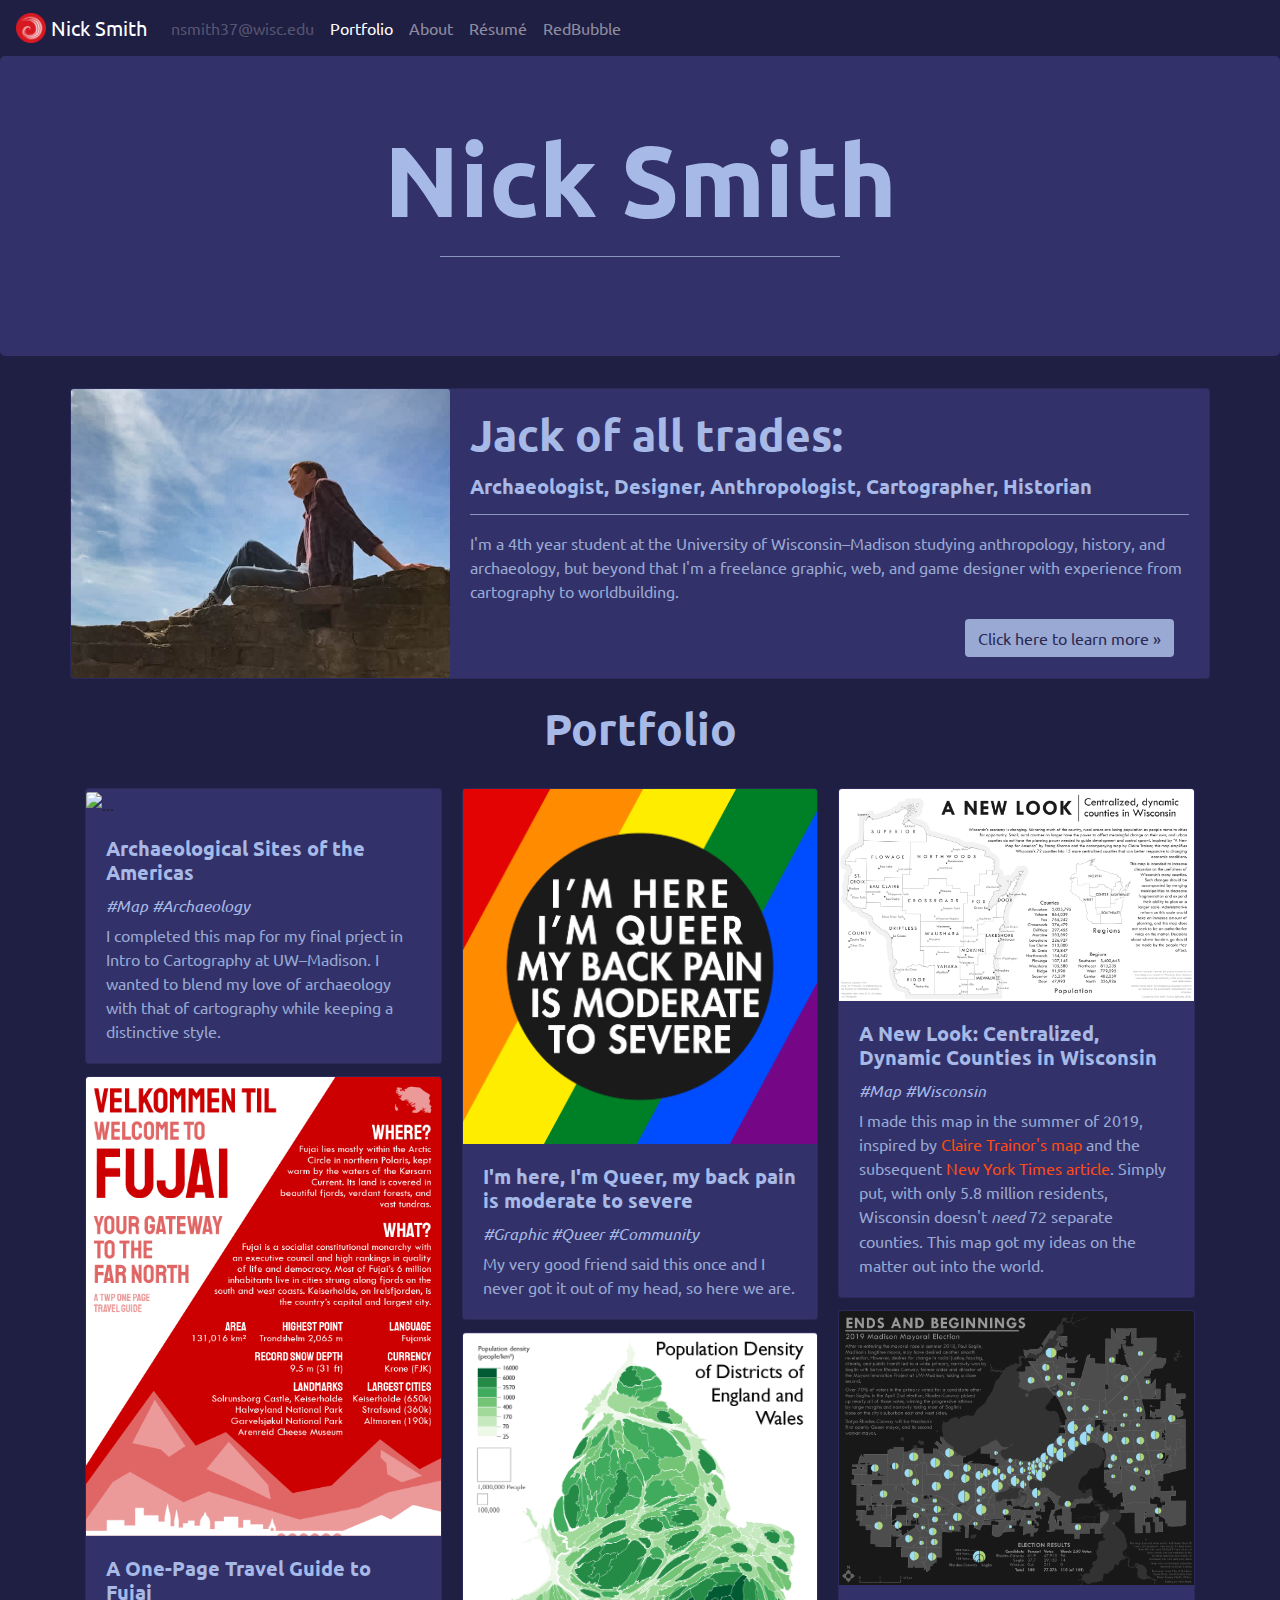
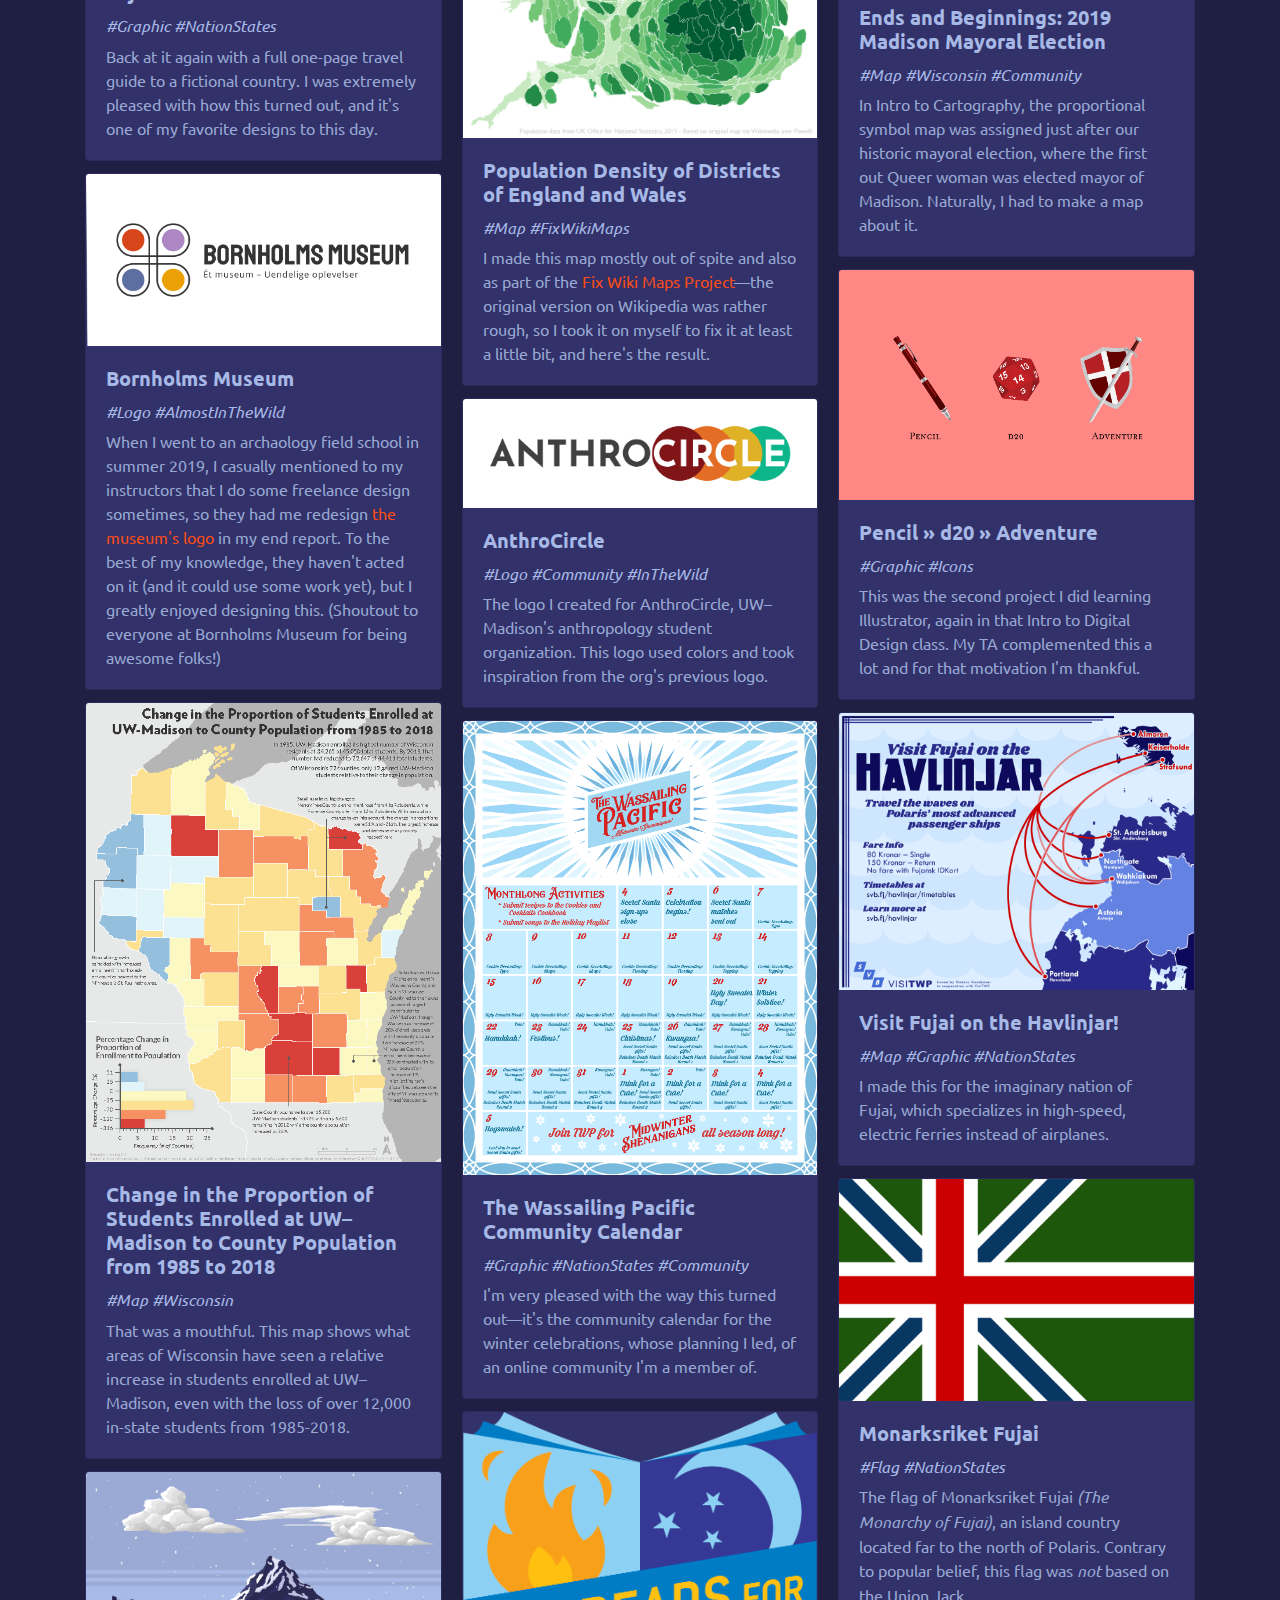
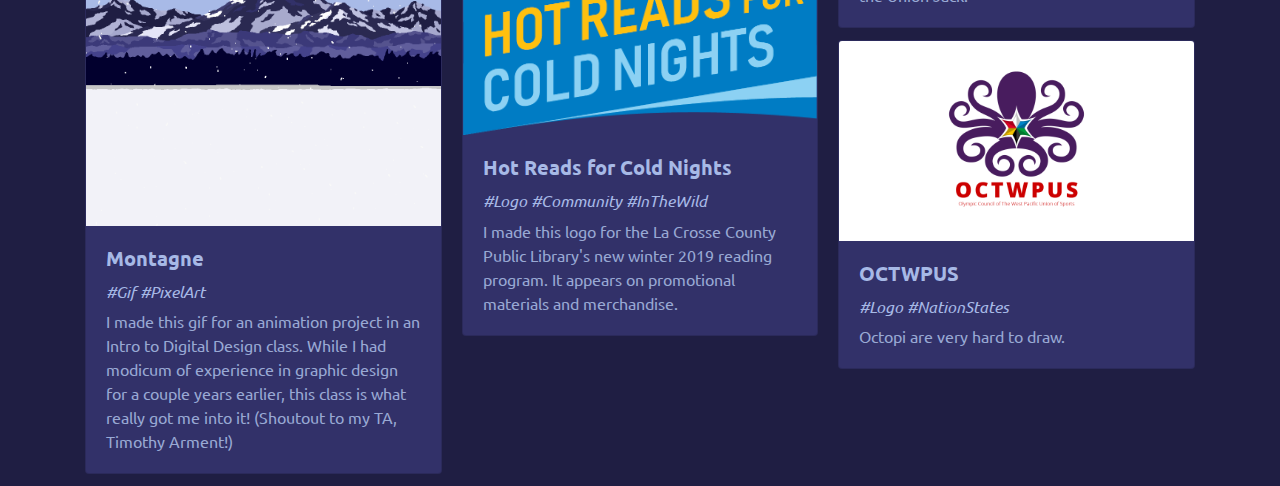
==== index.html @ 786aa8d5 "readded queer" ====
<!DOCTYPE html>
<html lang=”en”>

<head>
	<link rel="apple-touch-icon" sizes="180x180" href="assets/utility/Red-swirl-circle-180.png">
	<link rel="icon" type="image/png" sizes="32x32" href="assets/utility/Red-swirl-circle-32.png">
	<link rel="icon" type="image/png" sizes="16x16" href="assets/utility/Red-swirl-circle-16.png">

	<meta charset="utf-8">
	<meta name="viewport" content="width=device-width, initial-scale=1"/>
	<meta name="keywords" content="maps, cartography, design, logos, branding"/>
	<title>Nick Smith - Portfolio</title>

	<!--stlye sheets-->
	<link rel="stylesheet" type="text/css" href="css/bootstrap.css"/>
	<link rel="stylesheet" type="text/css" href="css/bootstrap.grid.css"/>
	<link rel="stylesheet" type="text/css" href="css/bootstrap.grid.min.css"/>
	<link rel="stylesheet" type="text/css" href="css/bootstrap.min.css"/>
	<link rel="stylesheet" type="text/css" href="css/bootstrap.min.css"/>
	<link rel="stylesheet" type="text/css" href="css/style.css"/>

	<!--fonts-->
	<link href="https://fonts.googleapis.com/css?family=Ubuntu" rel="stylesheet">
</head>

<body>
	<!--external script links-->
	<script type="text/javascript" src="lib/jquery-3.4.1.min.js"/></script>
	<script type="text/javascript" src="lib/bootstrap.min.js"/></script>

	<nav class="navbar navbar-expand-lg navbar-dark bg-nav">
		<a class="navbar-brand">
    	<img src="assets/utility/Red-swirl-circle.png" width="30" height="30" class="d-inline-block align-top" alt="">
  	Nick Smith
  	</a>
	  <button class="navbar-toggler" type="button" data-toggle="collapse" data-target="#navbarSupportedContent" aria-controls="navbarSupportedContent" aria-expanded="false" aria-label="Toggle navigation">
	    <span class="navbar-toggler-icon"></span>
	  </button>

	  <div class="collapse navbar-collapse navbar-right" id="navbarSupportedContent">
	    <ul class="navbar-nav mr-auto">
				<li class="nav-item">
					<a class="nav-link disabled" href="index.html">nsmith37@wisc.edu</a>
				</li>
				<li class="nav-item active">
	        <a class="nav-link" href="index.html">Portfolio <span class="sr-only">(current)</span></a>
	      </li>
	      <li class="nav-item">
	        <a class="nav-link" href="about.html">About</a>
	      </li>
				<li class="nav-item">
	        <a class="nav-link" href="assets/utility/resume.pdf">Résumé</a>
	      </li>
				<li class="nav-item">
	        <a class="nav-link" href="https://www.redbubble.com/people/Smithy876/portfolio">RedBubble</a>
	      </li>
	    </ul>
	  </div>
	</nav>

	<div class="jumbotron">
		<div class="container" align="center">
			<h1>Nick Smith</h1>
			<hr width="400px" color=#99A9D4>
		</div>
	</div>

	<div class="container">
		<div class="row">
			<div class-"col-8">
				<div class="card bg-card">
					<div class="row no-gutters">
						<div class="col-4">
							<img src="assets/utility/Hammershus-photo-2.jpg" class="card-img" alt="...">
						</div>
							<div class="col-8">
							<div class="card-body">
								<h2 class="card-title">Jack of all trades:</h2>
								<h3>Archaeologist, Designer, Anthropologist, Cartographer, Historian</h3>
								<hr color=#99A9D4>
								<p class="card-text">I'm a 4th year student at the University of Wisconsin–Madison studying anthropology, history, and archaeology, but beyond that I'm a freelance graphic, web, and game designer with experience from cartography to worldbuilding.</p>
								<div class="container" align="right">
									<a href="about.html" class="btn btn-blue" style="color: #2A2951">Click here to learn more »</a>
								</div>
							</div>
						</div>
					</div>
				</div>
			</div>
		</div>

		<br>
		<h2 align="center">Portfolio</h2>
		<br>

		<div class="container">
			<div class="row">
				<div class-"col-2">
				</div>
				<div class-"col-8">
					<div class="card-columns">
						<!--card-->
						<div class="card bg-card">
				  		<img src="assets/maps/370-Final-project.png" class="card-img-top" alt="...">
							<div class="card-body">
								<h3 class="card-title">Archaeological Sites of the Americas</h3>
								<h4>#Map #Archaeology</h4>
								<p class="card-text">I completed this map for my final prject in Intro to Cartography at UW–Madison. I wanted to blend my love of archaeology with that of cartography while keeping a distinctive style.</p>
							</div>
						</div>
						<!--card-->
						<div class="card bg-card">
				  		<img src="assets/other/Fujai-One-Page-Travel-Guide.png" class="card-img-top" alt="...">
							<div class="card-body">
								<h3 class="card-title">A One-Page Travel Guide to Fujai</h3>
								<h4>#Graphic #NationStates</h4>
								<p class="card-text">Back at it again with a full one-page travel guide to a fictional country. I was extremely pleased with how this turned out, and it's one of my favorite designs to this day.</p>
							</div>
						</div>
						<!--card-->
						<div class="card bg-card">
				  		<img src="assets/logos/BornholmsMuseum1.png" class="card-img-top" alt="...">
							<div class="card-body">
								<h3 class="card-title">Bornholms Museum</h3>
								<h4>#Logo #AlmostInTheWild</h4>
								<p class="card-text">When I went to an archaology field school in summer 2019, I casually mentioned to my instructors that I do some freelance design sometimes, so they had me redesign <a href="https://bornholmsmuseum.dk/">the museum's logo</a> in my end report. To the best of my knowledge, they haven't acted on it (and it could use some work yet), but I greatly enjoyed designing this. (Shoutout to everyone at Bornholms Museum for being awesome folks!)</p>
							</div>
						</div>
						<!--card-->
						<div class="card bg-card">
				  		<img src="assets/maps/370-Lab-3.png" class="card-img-top" alt="...">
							<div class="card-body">
								<h3 class="card-title">Change in the Proportion of Students Enrolled at UW–Madison to County Population from 1985 to 2018</h3>
								<h4>#Map #Wisconsin</h4>
								<p class="card-text">That was a mouthful. This map shows what areas of Wisconsin have seen a relative increase in students enrolled at UW–Madison, even with the loss of over 12,000 in-state students from 1985-2018.</p>
							</div>
						</div>
						<!--card-->
						<div class="card bg-card">
				  		<img src="assets/other/montagne4.gif" class="card-img-top" alt="...">
							<div class="card-body">
								<h3 class="card-title">Montagne</h3>
								<h4>#Gif #PixelArt</h4>
								<p class="card-text">I made this gif for an animation project in an Intro to Digital Design class. While I had modicum of experience in graphic design for a couple years earlier, this class is what really got me into it! (Shoutout to my TA, Timothy Arment!)</p>
							</div>
						</div>
						<!--card-->
						<div class="card bg-card">
				  		<img src="assets/other/Here-queer-moderate-to-severe-w-o-b.png" class="card-img-top" alt="...">
							<div class="card-body">
								<h3 class="card-title">I'm here, I'm Queer, my back pain is moderate to severe</h3>
								<h4>#Graphic #Queer #Community</h4>
								<p class="card-text">My very good friend said this once and I never got it out of my head, so here we are.</p>
							</div>
						</div>
						<!--card-->
						<div class="card bg-card">
				  		<img src="assets/maps/Population-density-of-districts-of-england-and-wales.png" class="card-img-top" alt="...">
							<div class="card-body">
								<h3 class="card-title">Population Density of Districts of England and Wales</h3>
								<h4>#Map #FixWikiMaps</h4>
								<p class="card-text">I made this map mostly out of spite and also as part of the <a href="https://github.com/fixwikimaps">Fix Wiki Maps Project</a>—the original version on Wikipedia was rather rough, so I took it on myself to fix it at least a little bit, and here's the result.</p>
							</div>
						</div>
						<!--card-->
						<div class="card bg-card">
				  		<img src="assets/logos/AnthroCircle-logo.png" class="card-img-top" alt="...">
							<div class="card-body">
								<h3 class="card-title">AnthroCircle</h3>
								<h4>#Logo #Community #InTheWild</h4>
								<p class="card-text">The logo I created for AnthroCircle, UW–Madison's anthropology student organization. This logo used colors and took inspiration from the org's previous logo.</p>
							</div>
						</div>
						<!--card-->
						<div class="card bg-card">
							<img src="assets/other/The-Wassailing-Pacific-comm-cal.png" class="card-img-top" alt="...">
							<div class="card-body">
								<h3 class="card-title">The Wassailing Pacific Community Calendar</h3>
								<h4>#Graphic #NationStates #Community</h4>
								<p class="card-text">I'm very pleased with the way this turned out—it's the community calendar for the winter celebrations, whose planning I led, of an online community I'm a member of.</p>
							</div>
						</div>
						<!--card-->
						<div class="card bg-card">
				  		<img src="assets/logos/Hot-Reads-for-Cold-Nights.png" class="card-img-top" alt="...">
							<div class="card-body">
								<h3 class="card-title">Hot Reads for Cold Nights</h3>
								<h4>#Logo #Community #InTheWild</h4>
								<p class="card-text">I made this logo for the La Crosse County Public Library's new winter 2019 reading program. It appears on promotional materials and merchandise.</p>
							</div>
						</div>
						<!--card-->
						<div class="card bg-card">
				  		<img src="assets/maps/A-New-Look.png" class="card-img-top" alt="...">
							<div class="card-body">
								<h3 class="card-title">A New Look: Centralized, Dynamic Counties in Wisconsin</h3>
								<h4>#Map #Wisconsin</h4>
								<p class="card-text">I made this map in the summer of 2019, inspired by <a href="http://www.claretrainor.com/#/cities/">Claire Trainor's map</a> and the subsequent <a href="http://www.nytimes.com/2016/04/17/opinion/sunday/a-new-map-for-america.html?_r=1/">New York Times article</a>. Simply put, with only 5.8 million residents, Wisconsin doesn't <em>need</em> 72 separate counties. This map got my ideas on the matter out into the world.</p>
							</div>
						</div>
						<!--card-->
						<div class="card bg-card">
				  		<img src="assets/maps/370-Lab-4.png" class="card-img-top" alt="...">
							<div class="card-body">
								<h3 class="card-title">Ends and Beginnings: 2019 Madison Mayoral Election</h3>
								<h4>#Map #Wisconsin #Community</h4>
								<p class="card-text">In Intro to Cartography, the proportional symbol map was assigned just after our historic mayoral election, where the first out Queer woman was elected mayor of Madison. Naturally, I had to make a map about it.</p>
							</div>
						</div>
						<!--card-->
						<div class="card bg-card">
				  		<img src="assets/other/icons.png" class="card-img-top" alt="...">
							<div class="card-body">
								<h3 class="card-title">Pencil » d20 » Adventure</h3>
								<h4>#Graphic #Icons</h4>
								<p class="card-text">This was the second project I did learning Illustrator, again in that Intro to Digital Design class. My TA complemented this a lot and for that motivation I'm thankful.</p>
							</div>
						</div>
						<!--card-->
						<div class="card bg-card">
				  		<img src="assets/maps/Havlinjar-poster-3.png" class="card-img-top" alt="...">
							<div class="card-body">
								<h3 class="card-title">Visit Fujai on the Havlinjar!</h3>
								<h4>#Map #Graphic #NationStates</h4>
								<p class="card-text">I made this for the imaginary nation of Fujai, which specializes in high-speed, electric ferries instead of airplanes.</p>
							</div>
						</div>
						<!--card-->
						<div class="card bg-card">
				  		<img src="assets/flags/Fujai.png" class="card-img-top" alt="...">
							<div class="card-body">
								<h3 class="card-title">Monarksriket Fujai</h3>
								<h4>#Flag #NationStates</h4>
								<p class="card-text">The flag of Monarksriket Fujai <i>(The Monarchy of Fujai)</i>, an island country located far to the north of Polaris. Contrary to popular belief, this flag was <em>not</em> based on the Union Jack.</p>
							</div>
						</div>
						<!--card-->
						<div class="card bg-card">
				  		<img src="assets/other/OCTWPUS.png" class="card-img-top" alt="...">
							<div class="card-body">
								<h3 class="card-title">OCTWPUS</h3>
								<h4>#Logo #NationStates</h4>
								<p class="card-text">Octopi are very hard to draw.</p>
							</div>
						</div>
					</div>
				</div>
				<div class-"col-2">
				</div>
			</div>
		</div>
	</div>



<!--	<div class="container">
		<div class="row">
			<div class="col-md-4">
				<div class="card bg-card" style="width: 18rem;">
		  		<img src="assets/flags/fujai.png" class="card-img-top" alt="...">
  				<div class="card-body">
    				<h3 class="card-title">Monarksriket Fujai</h3>
						<h4>#Flag #NationStates</h4>
    				<p class="card-text">The flag of Monarksriket Fujai <i>(The Monarchy of Fujai)</i>, an island country located far to the north of Polaris. Contrary to popular belief, this flag was <em>not</em> based on the Union Jack.</p>
  				</div>
				</div>
			</div>
			<div class="col-md-4">
				<div class="card bg-card" style="width: 18rem;">
		  		<img src="assets/logos/AnthroCircle-logo.png" class="card-img-top" alt="...">
  				<div class="card-body">
    				<h3 class="card-title">AnthroCircle</h3>
						<h4>#Logos #InTheWild</h4>
    				<p class="card-text">The logo I created for AnthroCircle, UW–Madison's anthropology student organization. This logo used colors and took inspiration from the org's previous logo.</p>
  				</div>
				</div>
			</div>
			<div class="col-md-4">
				<div class="card bg-card" style="width: 18rem;">
		  		<img src="assets/logos/Hot-Reads-for-Cold-Nights.png" class="card-img-top" alt="...">
  				<div class="card-body">
    				<h3 class="card-title">Hot Reads for Cold Nights</h3>
    				<p class="card-text">I made this logo for the La Crosse County Public Library's new winter 2019 reading program. It appears on promotional materials and merchandise.</p>
  				</div>
				</div>
			</div>
		</div>
	</div>
-->

</body>
</html>
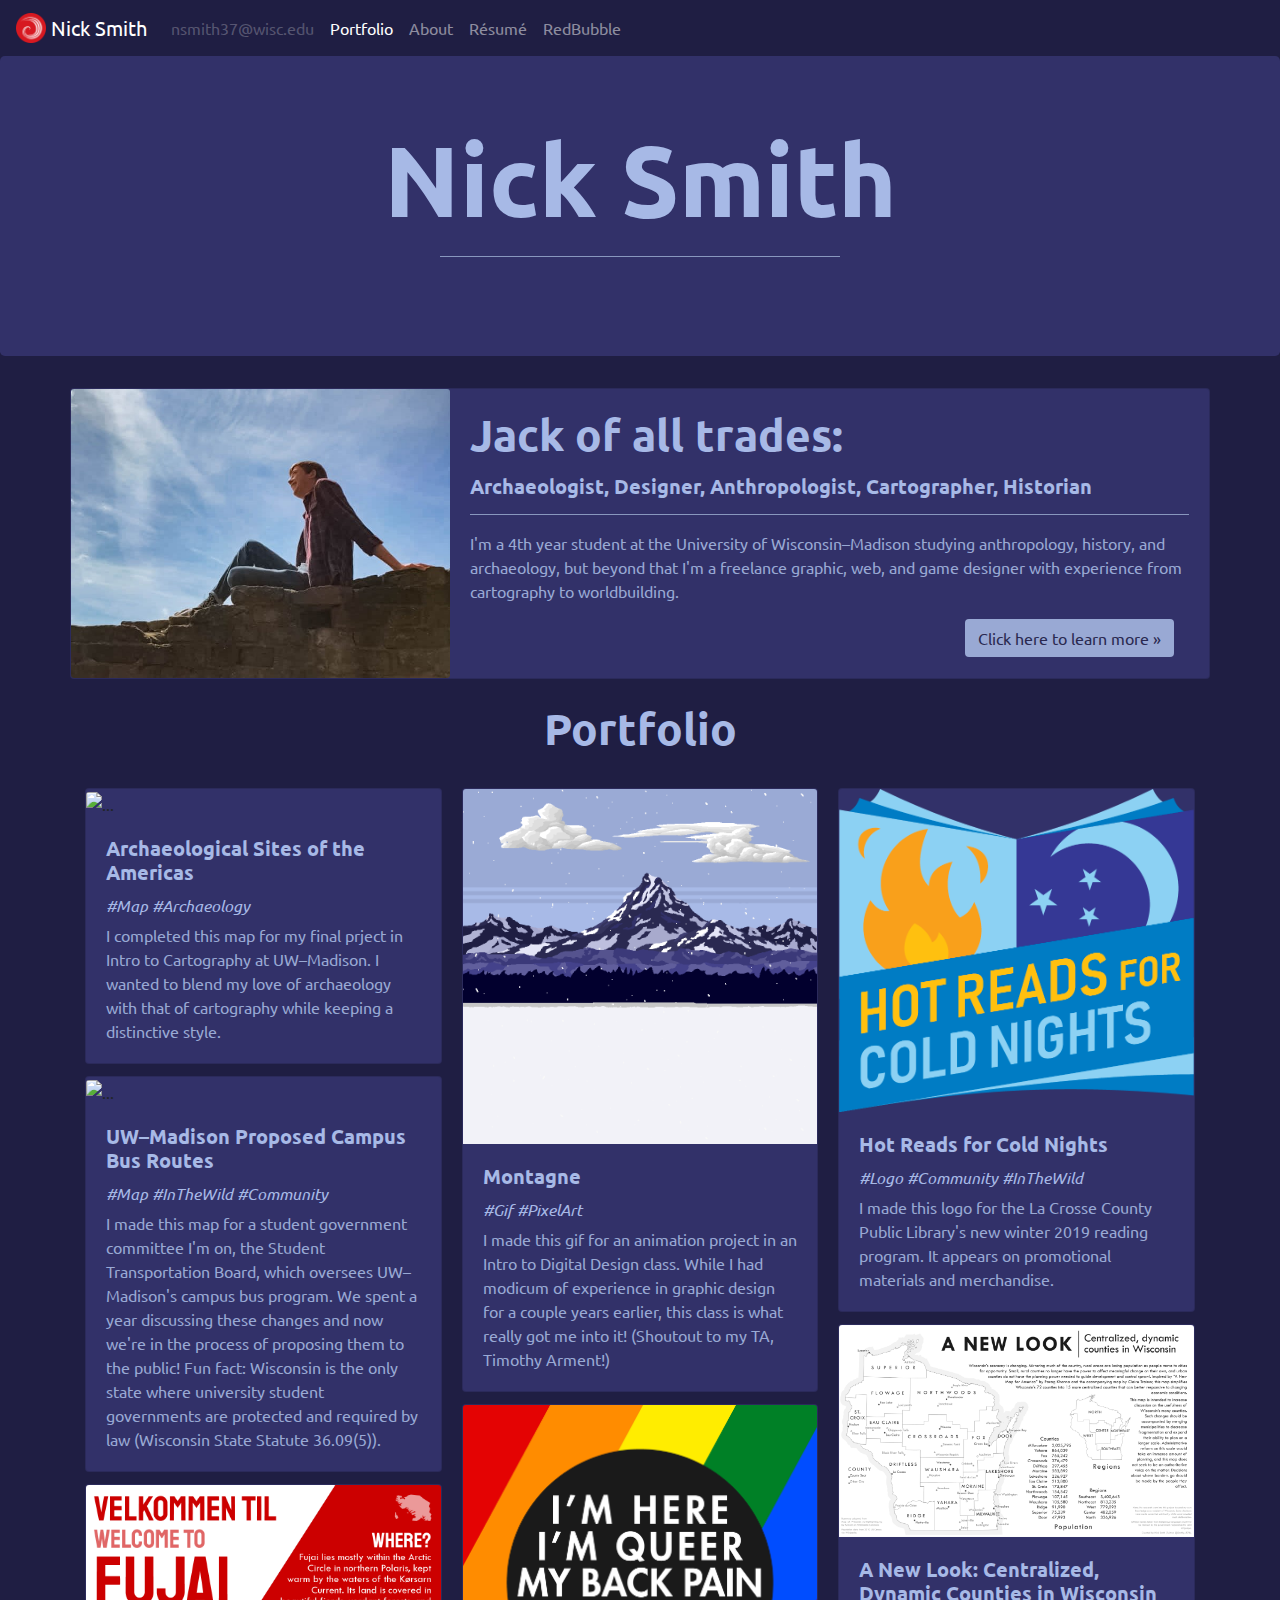
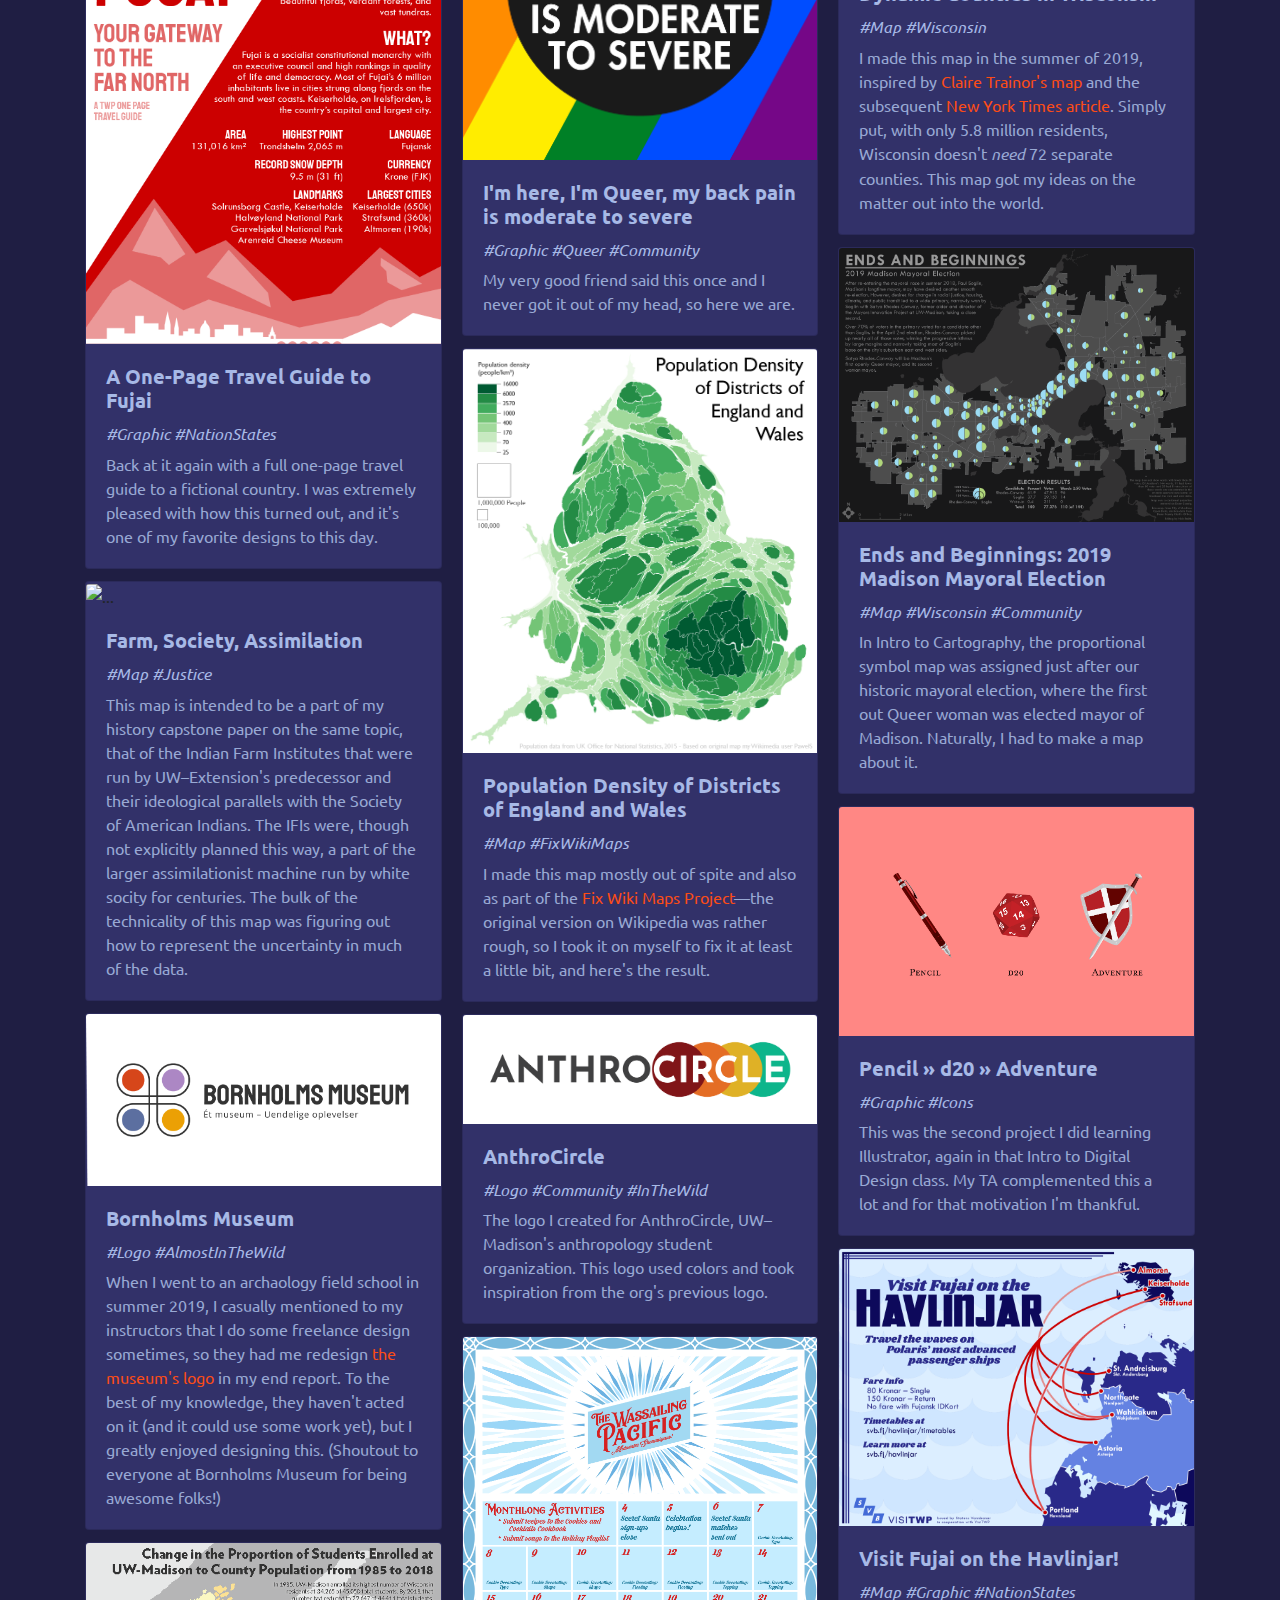
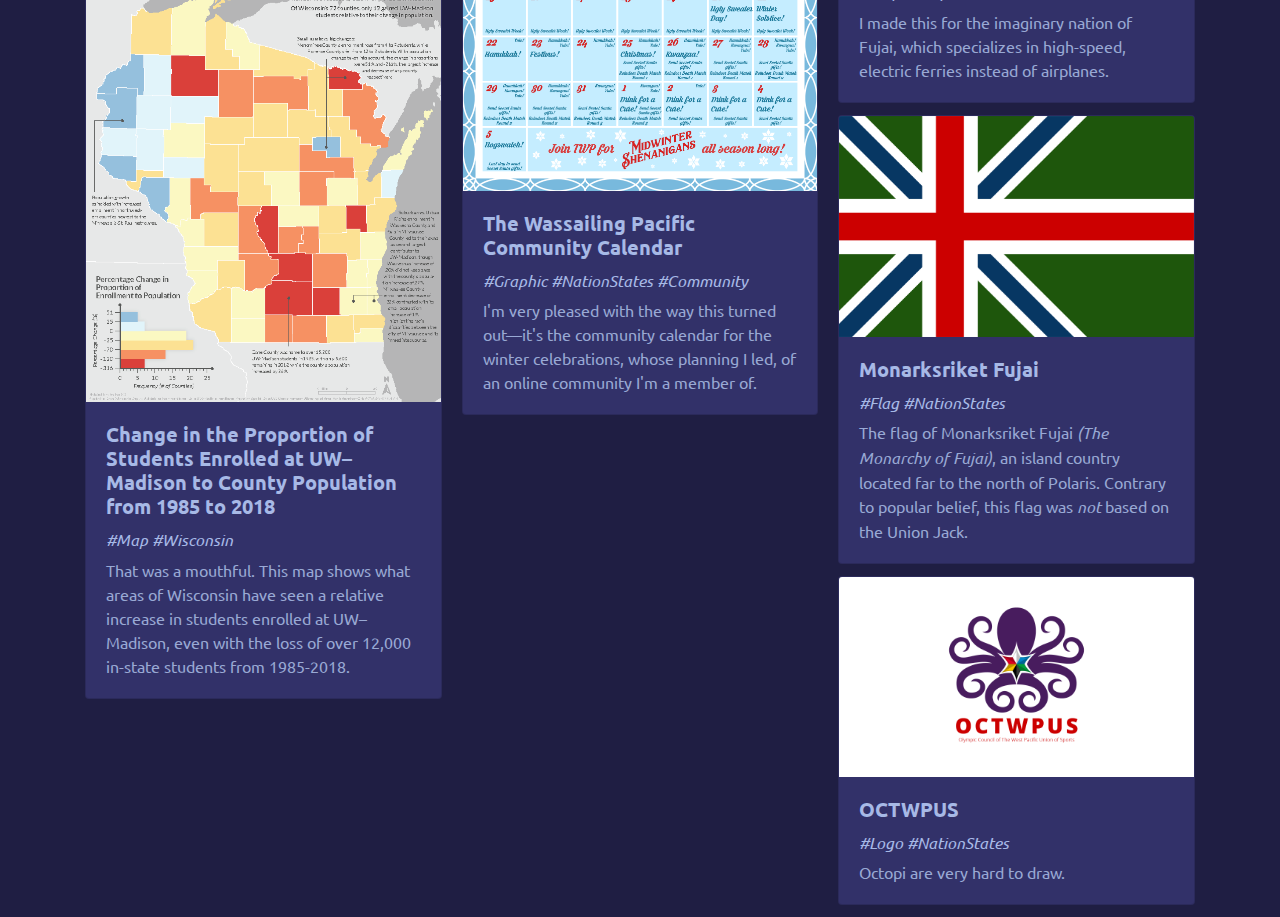
==== commit 73b17a2e: "add stb map" ====
--- a/index.html
+++ b/index.html
@@ -110,11 +110,29 @@
 						</div>
 						<!--card-->
 						<div class="card bg-card">
+							<img src="assets/maps/stb-proposed-routes-2019" class="card-img-top" alt="...">
+							<div class="card-body">
+								<h3 class="card-title">UW–Madison Proposed Campus Bus Routes</h3>
+								<h4>#Map #InTheWild #Community</h4>
+								<p class="card-text">I made this map for a student government committee I'm on, the Student Transportation Board, which oversees UW–Madison's campus bus program. We spent a year discussing these changes and now we're in the process of proposing them to the public! Fun fact: Wisconsin is the only state where university student governments are protected and required by law (Wisconsin State Statute 36.09(5)).</p>
+							</div>
+						</div>
+						<!--card-->
+						<div class="card bg-card">
 				  		<img src="assets/other/Fujai-One-Page-Travel-Guide.png" class="card-img-top" alt="...">
 							<div class="card-body">
 								<h3 class="card-title">A One-Page Travel Guide to Fujai</h3>
 								<h4>#Graphic #NationStates</h4>
 								<p class="card-text">Back at it again with a full one-page travel guide to a fictional country. I was extremely pleased with how this turned out, and it's one of my favorite designs to this day.</p>
+							</div>
+						</div>
+						<!--card-->
+						<div class="card bg-card">
+							<img src="assets/maps/FarmSocietyAssimilation-NS-2019Fall.png" class="card-img-top" alt="...">
+							<div class="card-body">
+								<h3 class="card-title">Farm, Society, Assimilation</h3>
+								<h4>#Map #Justice</h4>
+								<p class="card-text">This map is intended to be a part of my history capstone paper on the same topic, that of the Indian Farm Institutes that were run by UW–Extension's predecessor and their ideological parallels with the Society of American Indians. The IFIs were, though not explicitly planned this way, a part of the larger assimilationist machine run by white socity for centuries. The bulk of the technicality of this map was figuring out how to represent the uncertainty in much of the data.</p>
 							</div>
 						</div>
 						<!--card-->
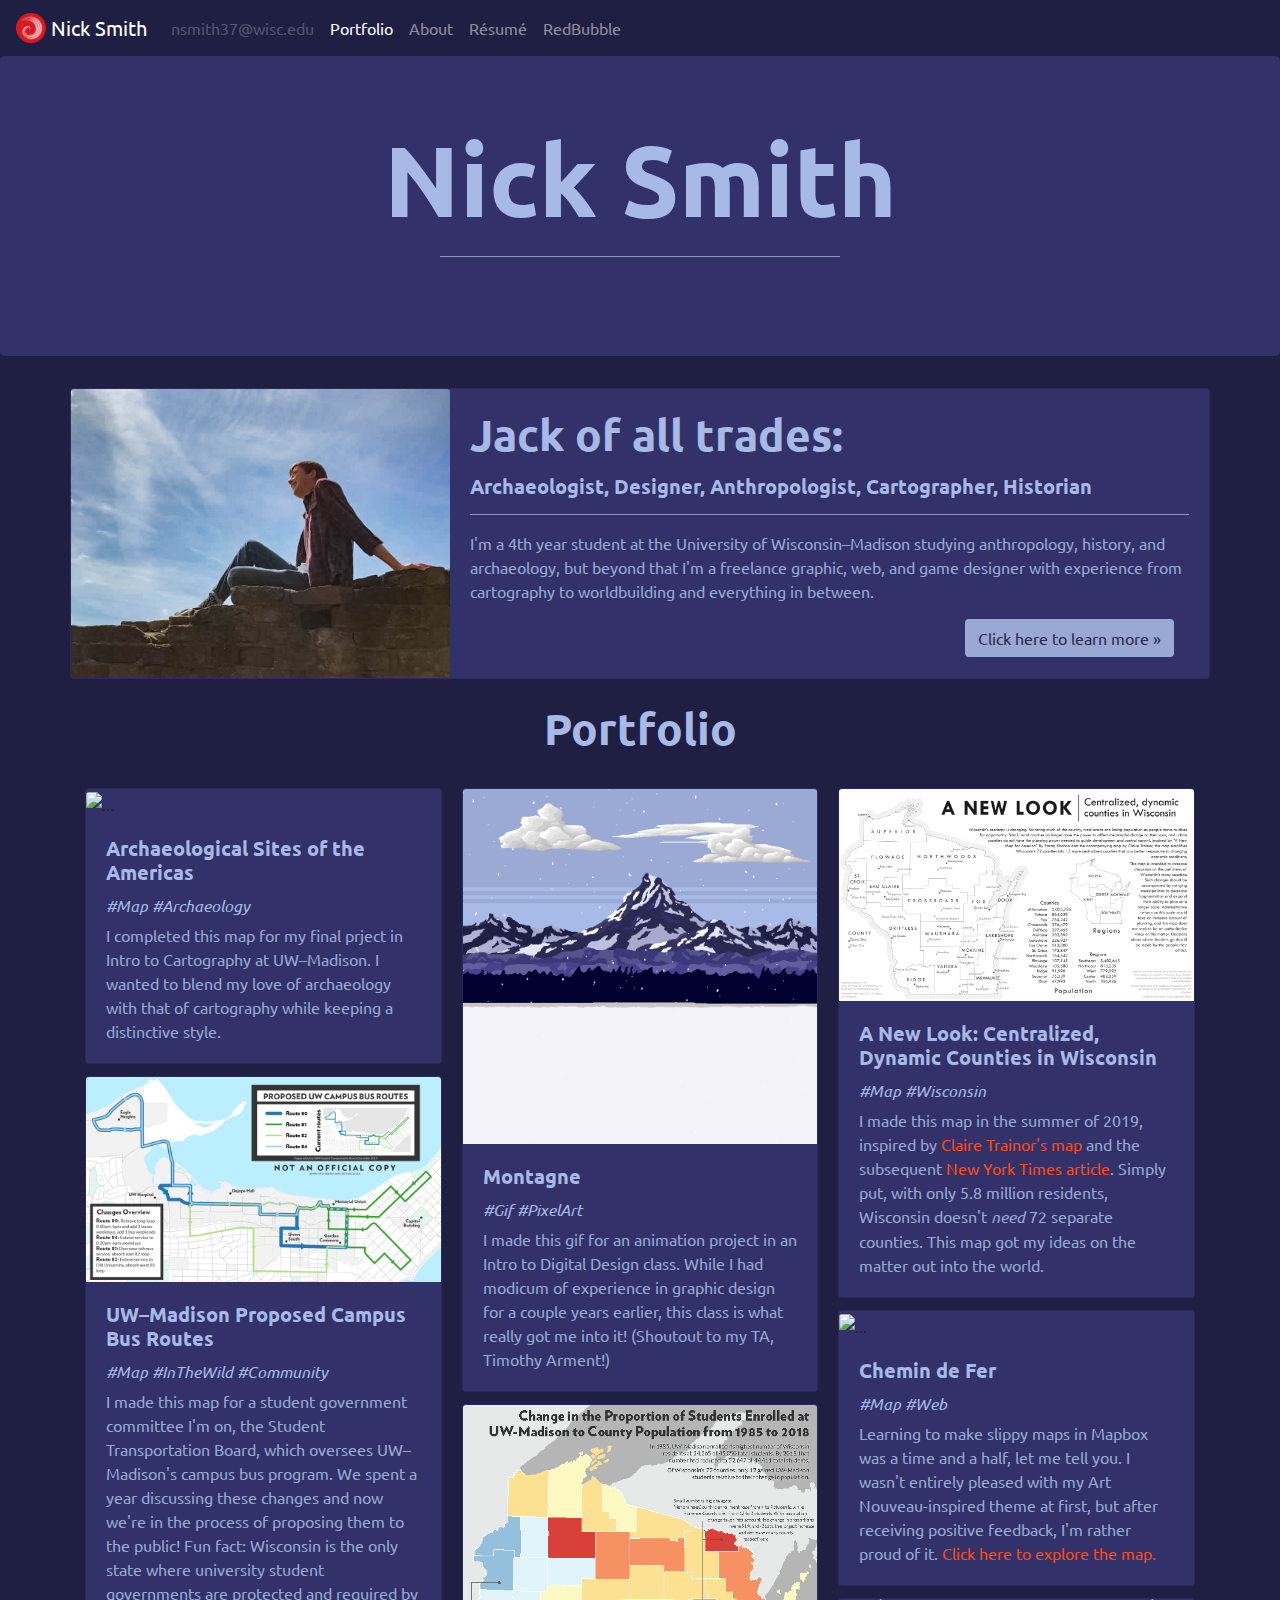
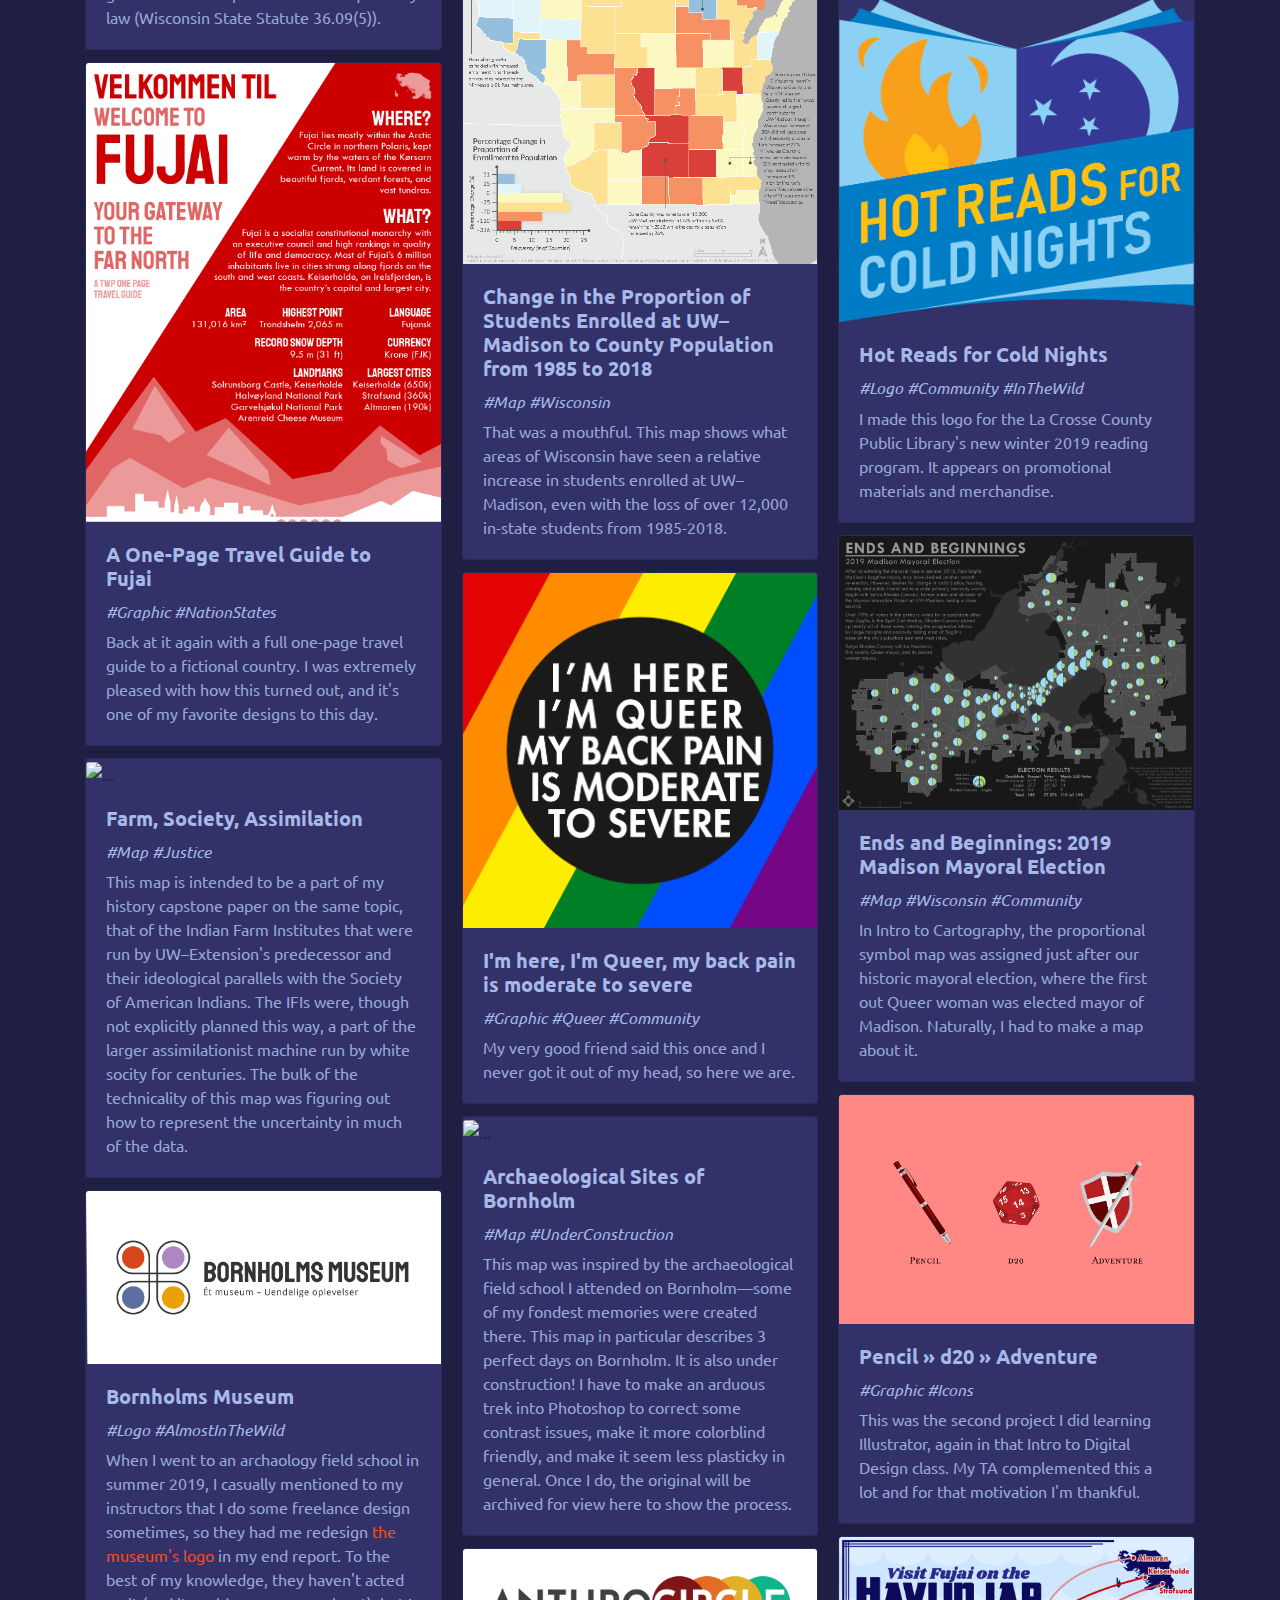
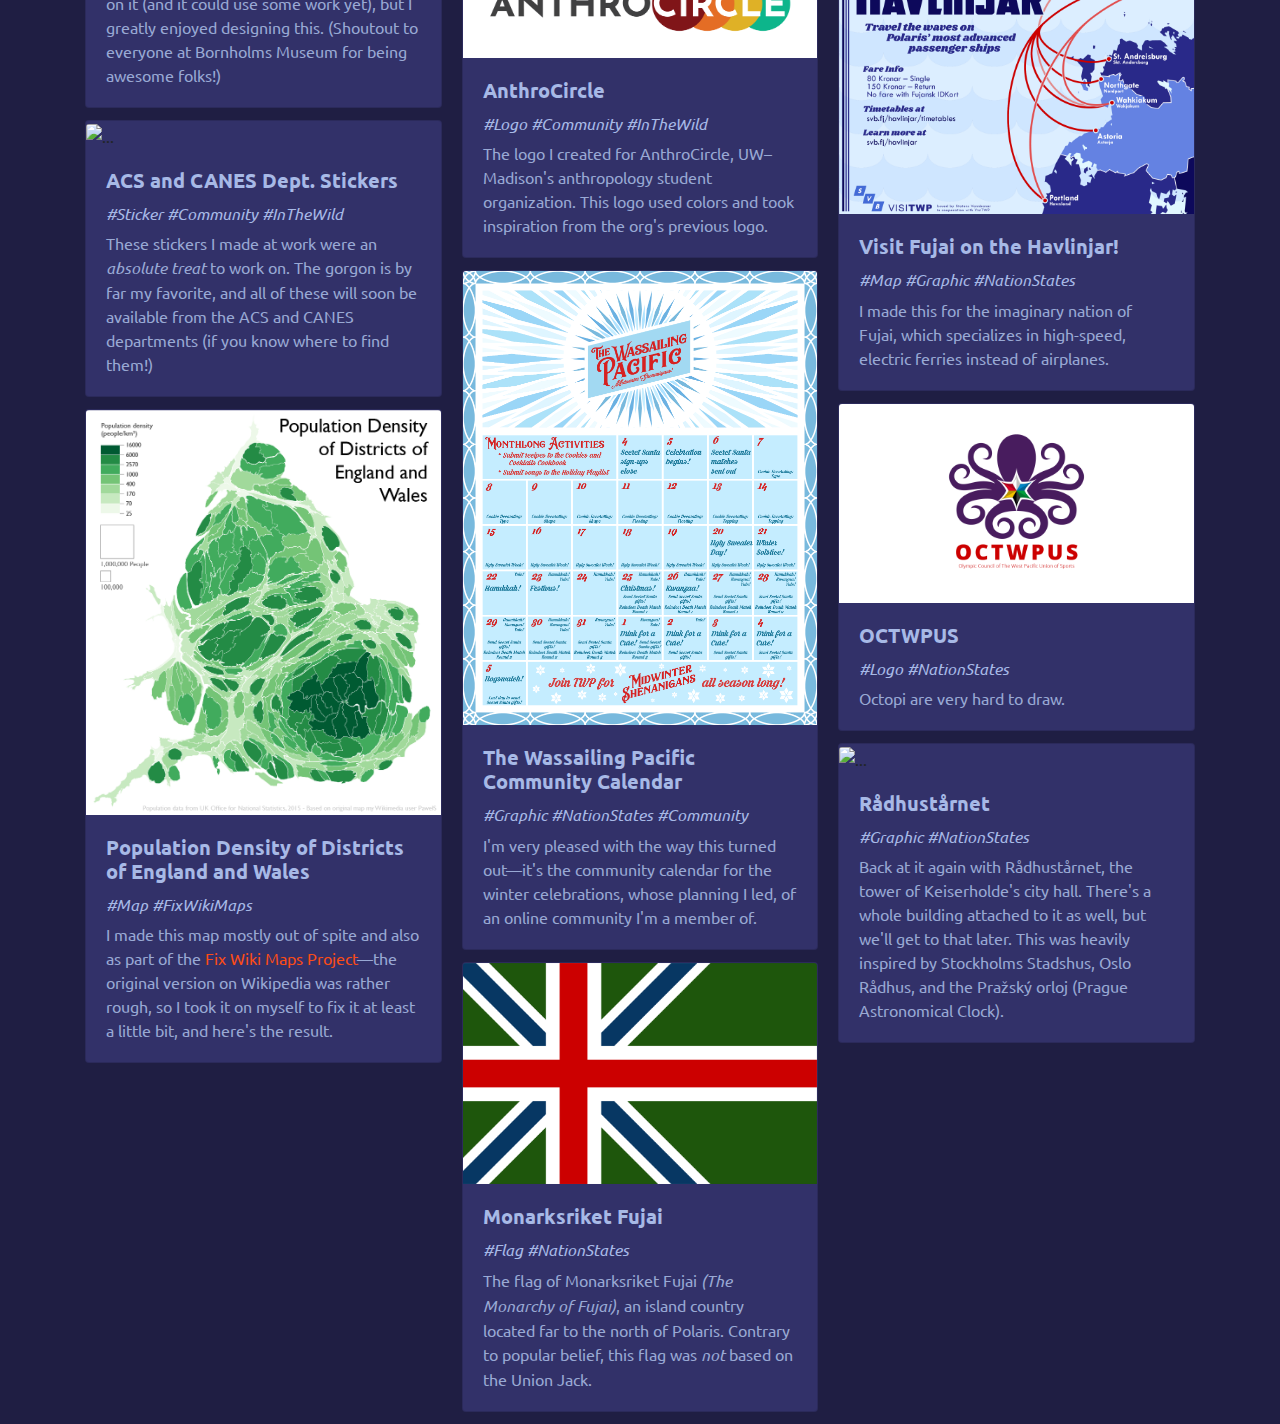
==== commit 16c32147: "trying to make chemin de fer work" ====
--- a/index.html
+++ b/index.html
@@ -49,7 +49,7 @@
 	        <a class="nav-link" href="about.html">About</a>
 	      </li>
 				<li class="nav-item">
-	        <a class="nav-link" href="assets/utility/resume.pdf">Résumé</a>
+	        <a class="nav-link" href="assets/utility/NickSmith-Résumé.pdf">Résumé</a>
 	      </li>
 				<li class="nav-item">
 	        <a class="nav-link" href="https://www.redbubble.com/people/Smithy876/portfolio">RedBubble</a>
@@ -78,7 +78,7 @@
 								<h2 class="card-title">Jack of all trades:</h2>
 								<h3>Archaeologist, Designer, Anthropologist, Cartographer, Historian</h3>
 								<hr color=#99A9D4>
-								<p class="card-text">I'm a 4th year student at the University of Wisconsin–Madison studying anthropology, history, and archaeology, but beyond that I'm a freelance graphic, web, and game designer with experience from cartography to worldbuilding.</p>
+								<p class="card-text">I'm a 4th year student at the University of Wisconsin–Madison studying anthropology, history, and archaeology, but beyond that I'm a freelance graphic, web, and game designer with experience from cartography to worldbuilding and everything in between.</p>
 								<div class="container" align="right">
 									<a href="about.html" class="btn btn-blue" style="color: #2A2951">Click here to learn more »</a>
 								</div>
@@ -110,7 +110,7 @@
 						</div>
 						<!--card-->
 						<div class="card bg-card">
-							<img src="assets/maps/stb-proposed-routes-2019" class="card-img-top" alt="...">
+							<img src="assets/maps/stb-proposed-routes-2019.png" class="card-img-top" alt="...">
 							<div class="card-body">
 								<h3 class="card-title">UW–Madison Proposed Campus Bus Routes</h3>
 								<h4>#Map #InTheWild #Community</h4>
@@ -146,6 +146,33 @@
 						</div>
 						<!--card-->
 						<div class="card bg-card">
+							<img src="assets/other/acs-canes-stickers.png" class="card-img-top" alt="...">
+							<div class="card-body">
+								<h3 class="card-title">ACS and CANES Dept. Stickers</h3>
+								<h4>#Sticker #Community #InTheWild</h4>
+								<p class="card-text">These stickers I made at work were an <em>absolute treat</em> to work on. The gorgon is by far my favorite, and all of these will soon be available from the ACS and CANES departments (if you know where to find them!)</p>
+							</div>
+						</div>
+						<!--card-->
+						<div class="card bg-card">
+				  		<img src="assets/maps/Population-density-of-districts-of-england-and-wales.png" class="card-img-top" alt="...">
+							<div class="card-body">
+								<h3 class="card-title">Population Density of Districts of England and Wales</h3>
+								<h4>#Map #FixWikiMaps</h4>
+								<p class="card-text">I made this map mostly out of spite and also as part of the <a href="https://github.com/fixwikimaps">Fix Wiki Maps Project</a>—the original version on Wikipedia was rather rough, so I took it on myself to fix it at least a little bit, and here's the result.</p>
+							</div>
+						</div>
+						<!--card-->
+						<div class="card bg-card">
+				  		<img src="assets/other/montagne4.gif" class="card-img-top" alt="...">
+							<div class="card-body">
+								<h3 class="card-title">Montagne</h3>
+								<h4>#Gif #PixelArt</h4>
+								<p class="card-text">I made this gif for an animation project in an Intro to Digital Design class. While I had modicum of experience in graphic design for a couple years earlier, this class is what really got me into it! (Shoutout to my TA, Timothy Arment!)</p>
+							</div>
+						</div>
+						<!--card-->
+						<div class="card bg-card">
 				  		<img src="assets/maps/370-Lab-3.png" class="card-img-top" alt="...">
 							<div class="card-body">
 								<h3 class="card-title">Change in the Proportion of Students Enrolled at UW–Madison to County Population from 1985 to 2018</h3>
@@ -155,15 +182,6 @@
 						</div>
 						<!--card-->
 						<div class="card bg-card">
-				  		<img src="assets/other/montagne4.gif" class="card-img-top" alt="...">
-							<div class="card-body">
-								<h3 class="card-title">Montagne</h3>
-								<h4>#Gif #PixelArt</h4>
-								<p class="card-text">I made this gif for an animation project in an Intro to Digital Design class. While I had modicum of experience in graphic design for a couple years earlier, this class is what really got me into it! (Shoutout to my TA, Timothy Arment!)</p>
-							</div>
-						</div>
-						<!--card-->
-						<div class="card bg-card">
 				  		<img src="assets/other/Here-queer-moderate-to-severe-w-o-b.png" class="card-img-top" alt="...">
 							<div class="card-body">
 								<h3 class="card-title">I'm here, I'm Queer, my back pain is moderate to severe</h3>
@@ -173,11 +191,11 @@
 						</div>
 						<!--card-->
 						<div class="card bg-card">
-				  		<img src="assets/maps/Population-density-of-districts-of-england-and-wales.png" class="card-img-top" alt="...">
-							<div class="card-body">
-								<h3 class="card-title">Population Density of Districts of England and Wales</h3>
-								<h4>#Map #FixWikiMaps</h4>
-								<p class="card-text">I made this map mostly out of spite and also as part of the <a href="https://github.com/fixwikimaps">Fix Wiki Maps Project</a>—the original version on Wikipedia was rather rough, so I took it on myself to fix it at least a little bit, and here's the result.</p>
+				  		<img src="assets/maps/572-lab-2.png" class="card-img-top" alt="...">
+							<div class="card-body">
+								<h3 class="card-title">Archaeological Sites of Bornholm</h3>
+								<h4>#Map #UnderConstruction</h4>
+								<p class="card-text">This map was inspired by the archaeological field school I attended on Bornholm—some of my fondest memories were created there. This map in particular describes 3 perfect days on Bornholm. It is also under construction! I have to make an arduous trek into Photoshop to correct some contrast issues, make it more colorblind friendly, and make it seem less plasticky in general. Once I do, the original will be archived for view here to show the process.</p>
 							</div>
 						</div>
 						<!--card-->
@@ -200,6 +218,34 @@
 						</div>
 						<!--card-->
 						<div class="card bg-card">
+				  		<img src="assets/flags/Fujai.png" class="card-img-top" alt="...">
+							<div class="card-body">
+								<h3 class="card-title">Monarksriket Fujai</h3>
+								<h4>#Flag #NationStates</h4>
+								<p class="card-text">The flag of Monarksriket Fujai <i>(The Monarchy of Fujai)</i>, an island country located far to the north of Polaris. Contrary to popular belief, this flag was <em>not</em> based on the Union Jack.</p>
+							</div>
+						</div>
+						<!--card-->
+						<div class="card bg-card">
+							<img src="assets/maps/A-New-Look.png" class="card-img-top" alt="...">
+							<div class="card-body">
+								<h3 class="card-title">A New Look: Centralized, Dynamic Counties in Wisconsin</h3>
+								<h4>#Map #Wisconsin</h4>
+								<p class="card-text">I made this map in the summer of 2019, inspired by <a href="http://www.claretrainor.com/#/cities/">Claire Trainor's map</a> and the subsequent <a href="http://www.nytimes.com/2016/04/17/opinion/sunday/a-new-map-for-america.html?_r=1/">New York Times article</a>. Simply put, with only 5.8 million residents, Wisconsin doesn't <em>need</em> 72 separate counties. This map got my ideas on the matter out into the world.</p>
+							</div>
+						</div>
+						<!--card-->
+						<!--random change to try to make things work-->
+						<div class="card bg-card">
+				  		<img src="assets/maps/572-lab-3.png" class="card-img-top" alt="...">
+							<div class="card-body">
+								<h3 class="card-title">Chemin de Fer</h3>
+								<h4>#Map #Web</h4>
+								<p class="card-text">Learning to make slippy maps in Mapbox was a time and a half, let me tell you. I wasn't entirely pleased with my Art Nouveau-inspired theme at first, but after receiving positive feedback, I'm rather proud of it. <a href="https://api.mapbox.com/styles/v1/smithy876/ck2arjm2q03y01cnw5zhhs1o8.html?fresh=true&title=view&access_token=pk.eyJ1Ijoic21pdGh5ODc2IiwiYSI6ImNrMmFxcHZvcDJsZDkzY3BodXJ4cjh3Y3IifQ.aIaTuo22lHrVVRfAeqrg1w">Click here to explore the map.</a></p>
+							</div>
+						</div>
+						<!--card-->
+						<div class="card bg-card">
 				  		<img src="assets/logos/Hot-Reads-for-Cold-Nights.png" class="card-img-top" alt="...">
 							<div class="card-body">
 								<h3 class="card-title">Hot Reads for Cold Nights</h3>
@@ -209,15 +255,6 @@
 						</div>
 						<!--card-->
 						<div class="card bg-card">
-				  		<img src="assets/maps/A-New-Look.png" class="card-img-top" alt="...">
-							<div class="card-body">
-								<h3 class="card-title">A New Look: Centralized, Dynamic Counties in Wisconsin</h3>
-								<h4>#Map #Wisconsin</h4>
-								<p class="card-text">I made this map in the summer of 2019, inspired by <a href="http://www.claretrainor.com/#/cities/">Claire Trainor's map</a> and the subsequent <a href="http://www.nytimes.com/2016/04/17/opinion/sunday/a-new-map-for-america.html?_r=1/">New York Times article</a>. Simply put, with only 5.8 million residents, Wisconsin doesn't <em>need</em> 72 separate counties. This map got my ideas on the matter out into the world.</p>
-							</div>
-						</div>
-						<!--card-->
-						<div class="card bg-card">
 				  		<img src="assets/maps/370-Lab-4.png" class="card-img-top" alt="...">
 							<div class="card-body">
 								<h3 class="card-title">Ends and Beginnings: 2019 Madison Mayoral Election</h3>
@@ -245,20 +282,20 @@
 						</div>
 						<!--card-->
 						<div class="card bg-card">
-				  		<img src="assets/flags/Fujai.png" class="card-img-top" alt="...">
-							<div class="card-body">
-								<h3 class="card-title">Monarksriket Fujai</h3>
-								<h4>#Flag #NationStates</h4>
-								<p class="card-text">The flag of Monarksriket Fujai <i>(The Monarchy of Fujai)</i>, an island country located far to the north of Polaris. Contrary to popular belief, this flag was <em>not</em> based on the Union Jack.</p>
-							</div>
-						</div>
-						<!--card-->
-						<div class="card bg-card">
-				  		<img src="assets/other/OCTWPUS.png" class="card-img-top" alt="...">
+							<img src="assets/other/OCTWPUS.png" class="card-img-top" alt="...">
 							<div class="card-body">
 								<h3 class="card-title">OCTWPUS</h3>
 								<h4>#Logo #NationStates</h4>
 								<p class="card-text">Octopi are very hard to draw.</p>
+							</div>
+						</div>
+						<!--card-->
+						<div class="card bg-card">
+				  		<img src="assets/other/rådhustårnet.png" class="card-img-top" alt="...">
+							<div class="card-body">
+								<h3 class="card-title">Rådhustårnet</h3>
+								<h4>#Graphic #NationStates</h4>
+								<p class="card-text">Back at it again with Rådhustårnet, the tower of Keiserholde's city hall. There's a whole building attached to it as well, but we'll get to that later. This was heavily inspired by Stockholms Stadshus, Oslo Rådhus, and the Pražský orloj (Prague Astronomical Clock).</p>
 							</div>
 						</div>
 					</div>
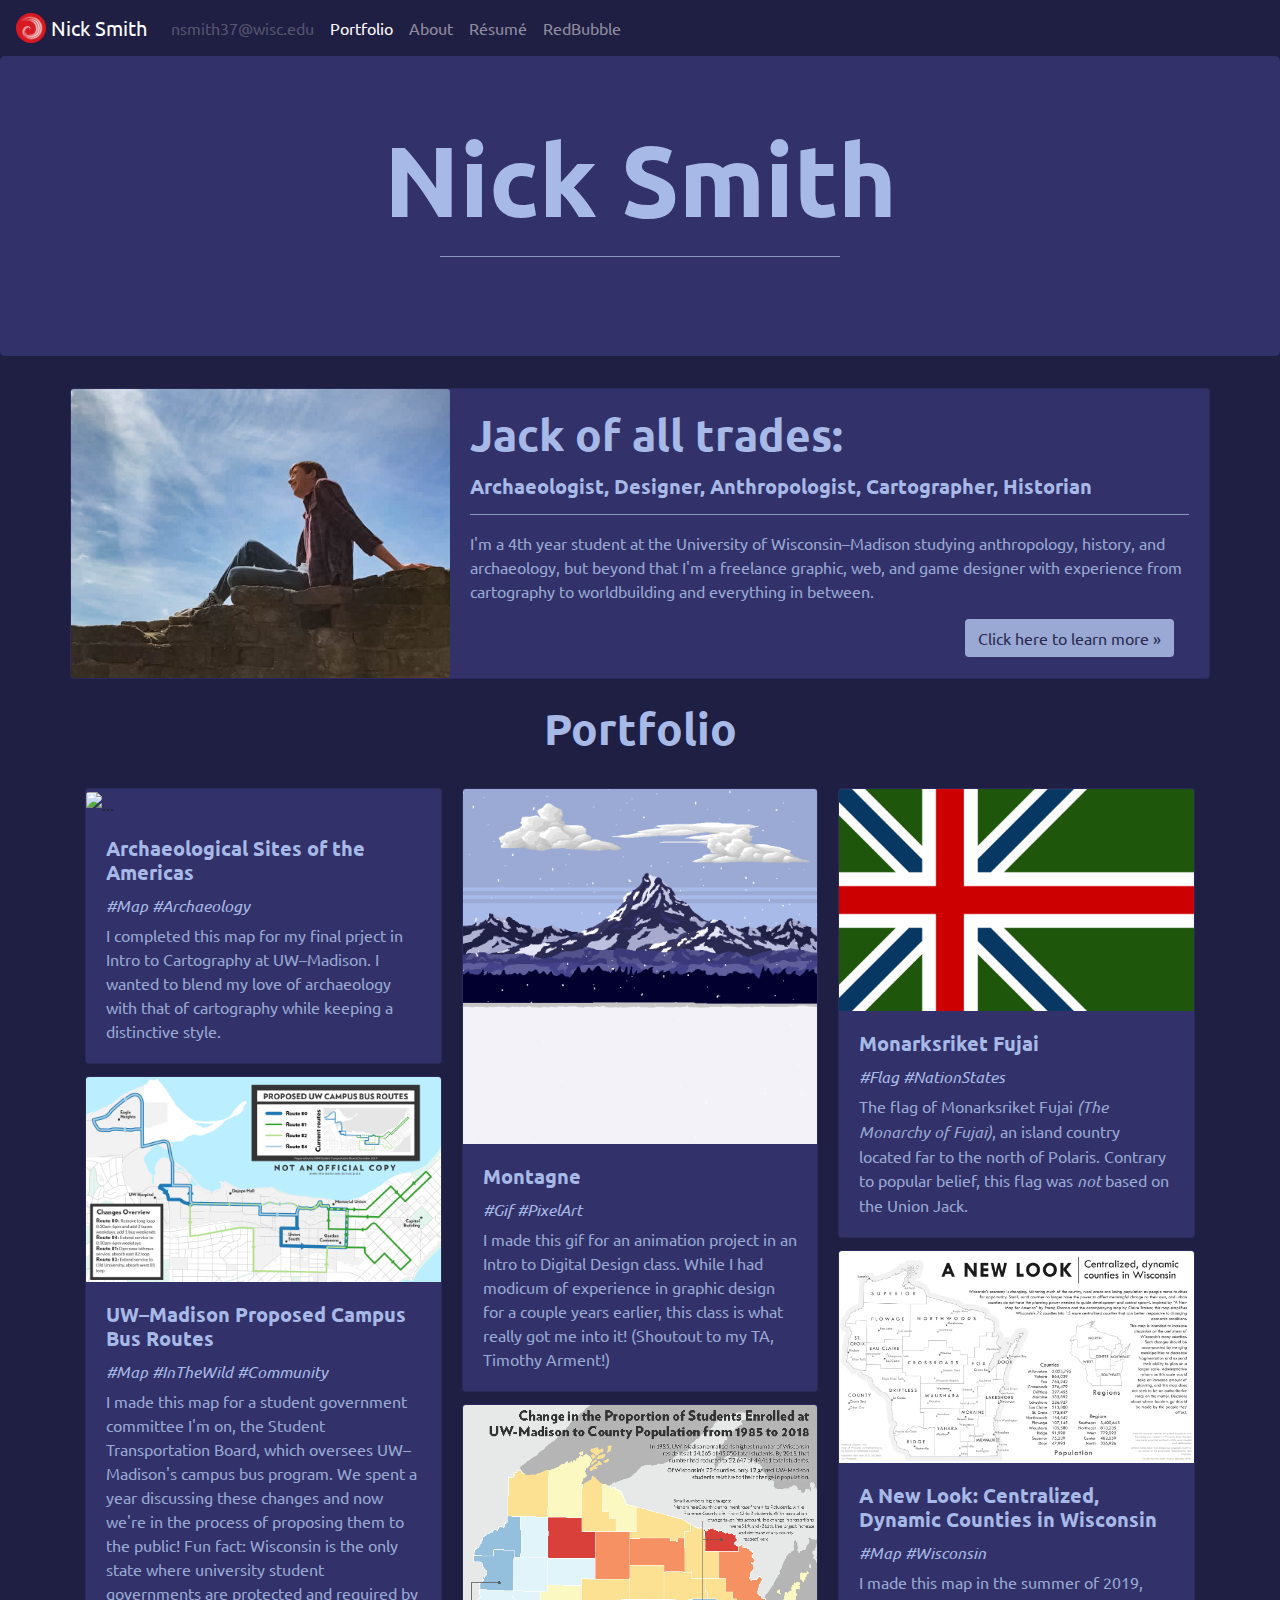
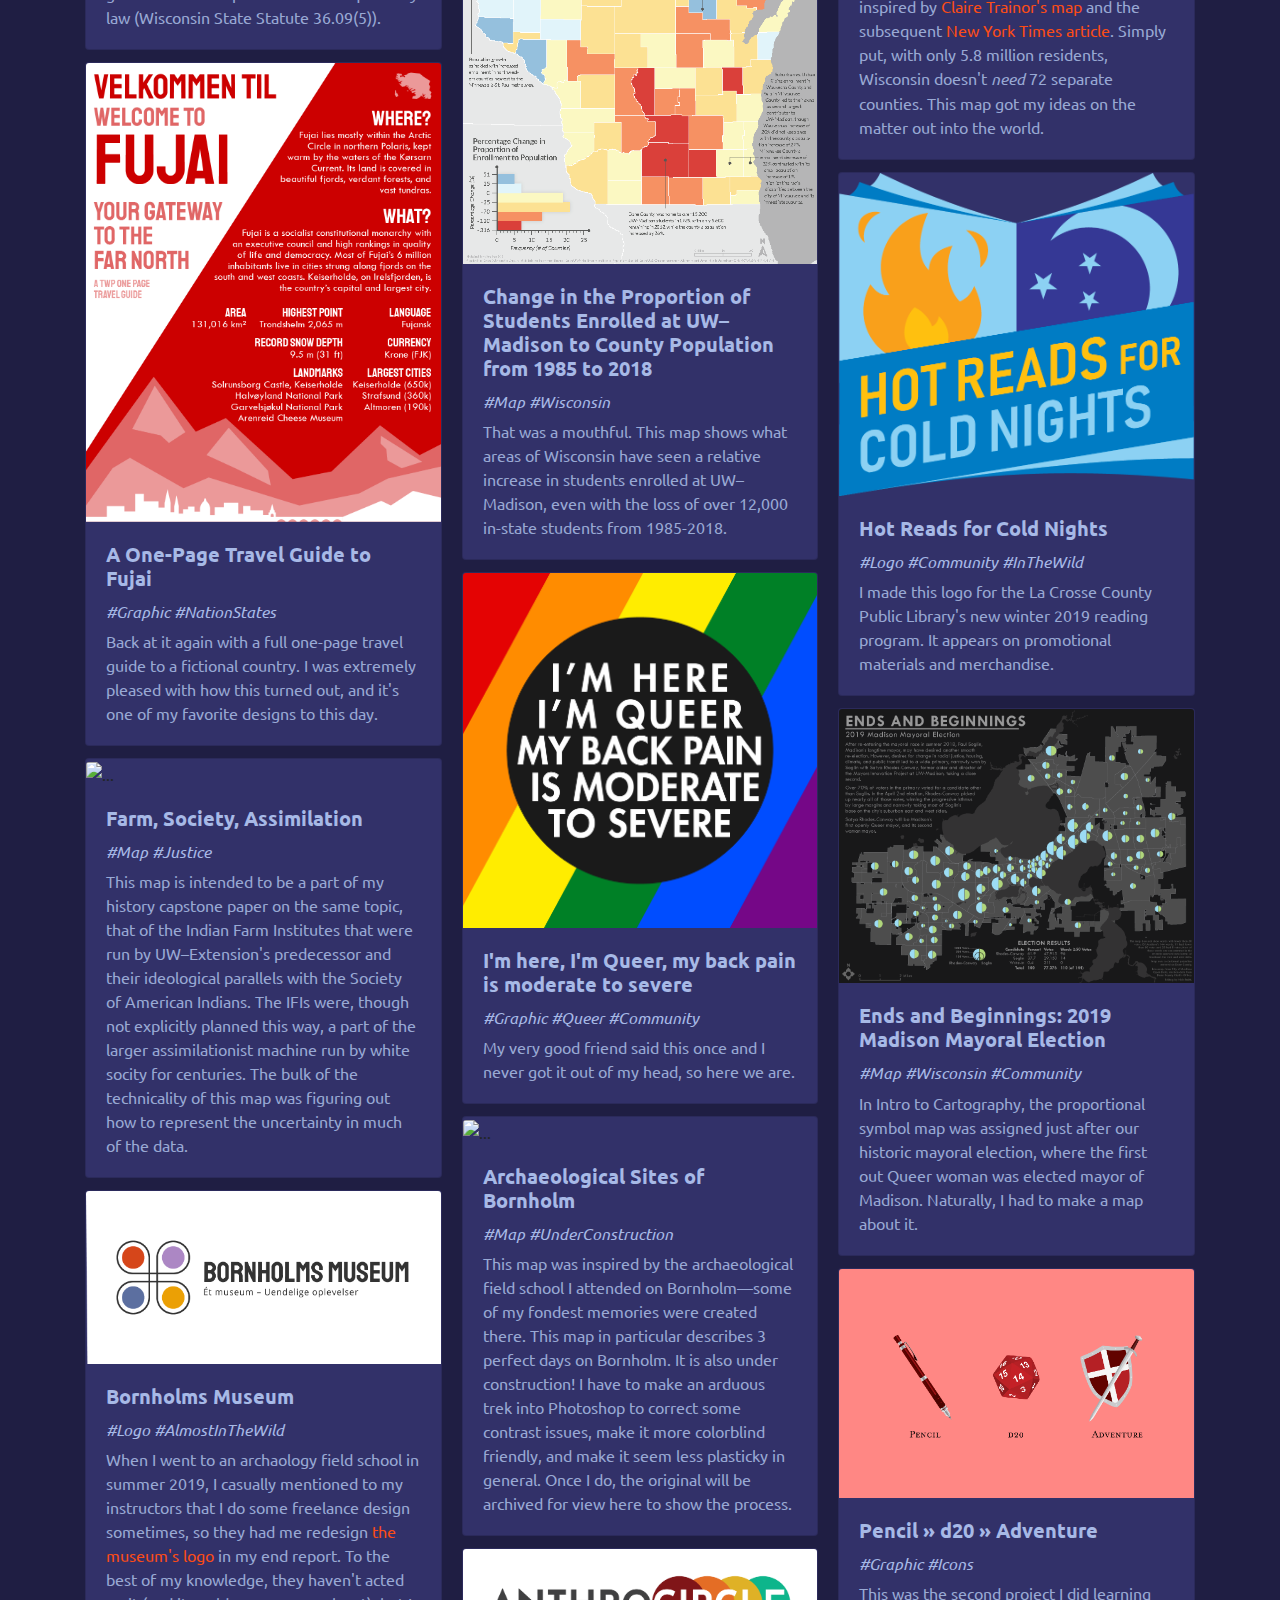
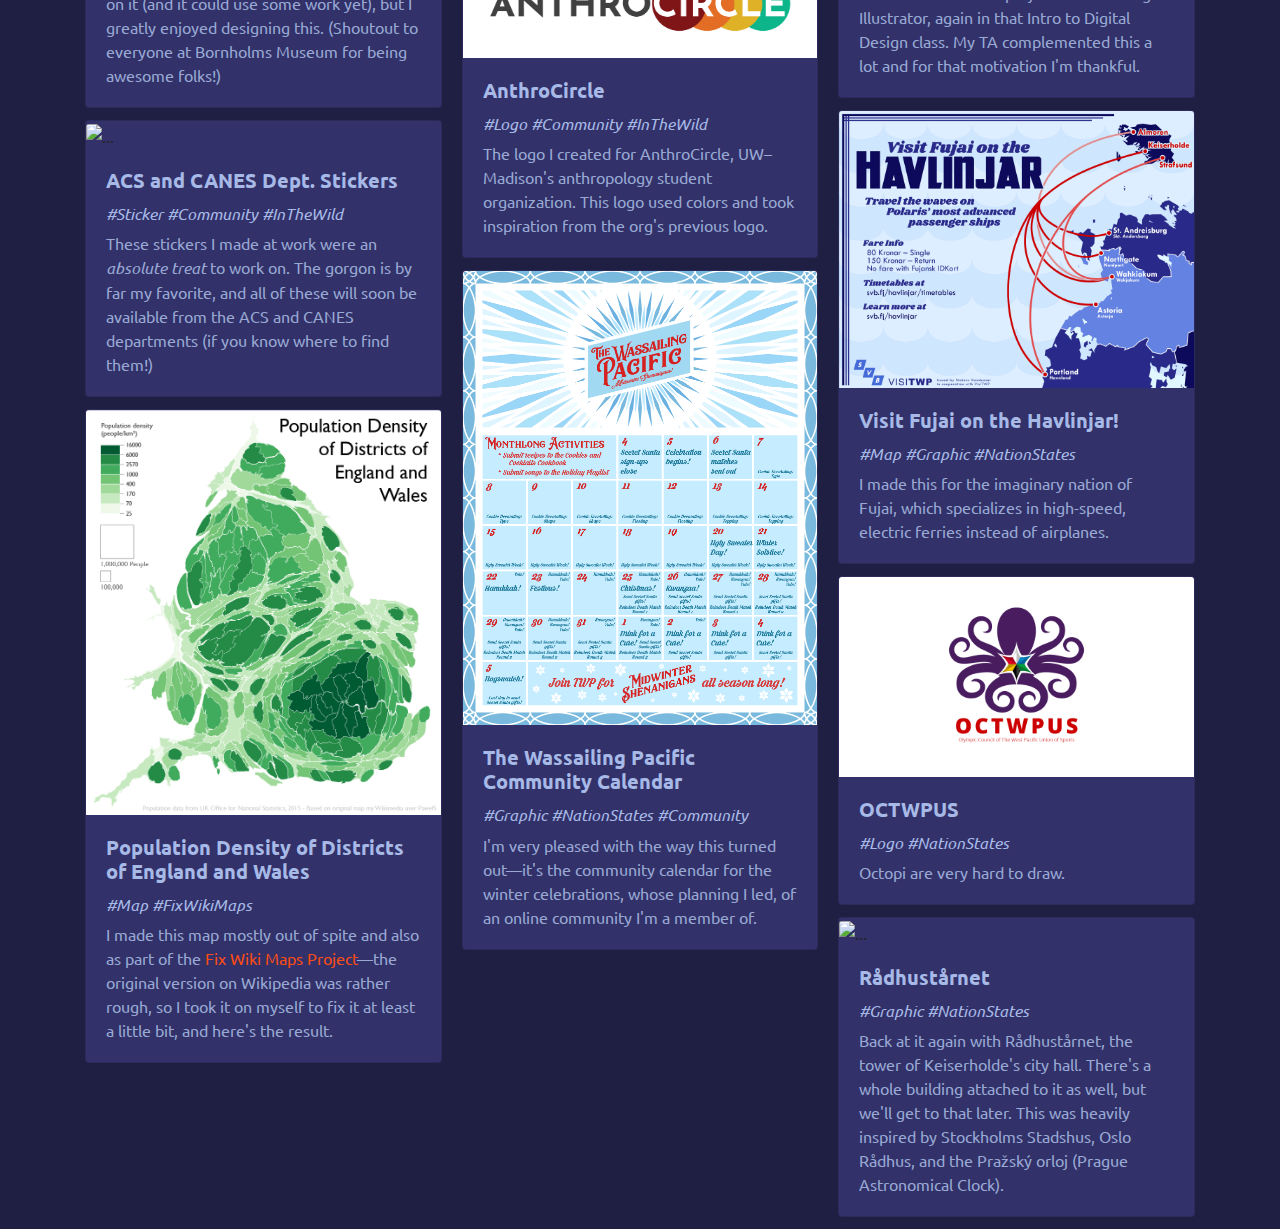
==== commit dc1b03ae: "attempt 1" ====
--- a/index.html
+++ b/index.html
@@ -235,7 +235,7 @@
 							</div>
 						</div>
 						<!--card-->
-						<!--random change to try to make things work-->
+						<!--random change to try to make things work
 						<div class="card bg-card">
 				  		<img src="assets/maps/572-lab-3.png" class="card-img-top" alt="...">
 							<div class="card-body">
@@ -243,7 +243,7 @@
 								<h4>#Map #Web</h4>
 								<p class="card-text">Learning to make slippy maps in Mapbox was a time and a half, let me tell you. I wasn't entirely pleased with my Art Nouveau-inspired theme at first, but after receiving positive feedback, I'm rather proud of it. <a href="https://api.mapbox.com/styles/v1/smithy876/ck2arjm2q03y01cnw5zhhs1o8.html?fresh=true&title=view&access_token=pk.eyJ1Ijoic21pdGh5ODc2IiwiYSI6ImNrMmFxcHZvcDJsZDkzY3BodXJ4cjh3Y3IifQ.aIaTuo22lHrVVRfAeqrg1w">Click here to explore the map.</a></p>
 							</div>
-						</div>
+						</div>-->
 						<!--card-->
 						<div class="card bg-card">
 				  		<img src="assets/logos/Hot-Reads-for-Cold-Nights.png" class="card-img-top" alt="...">
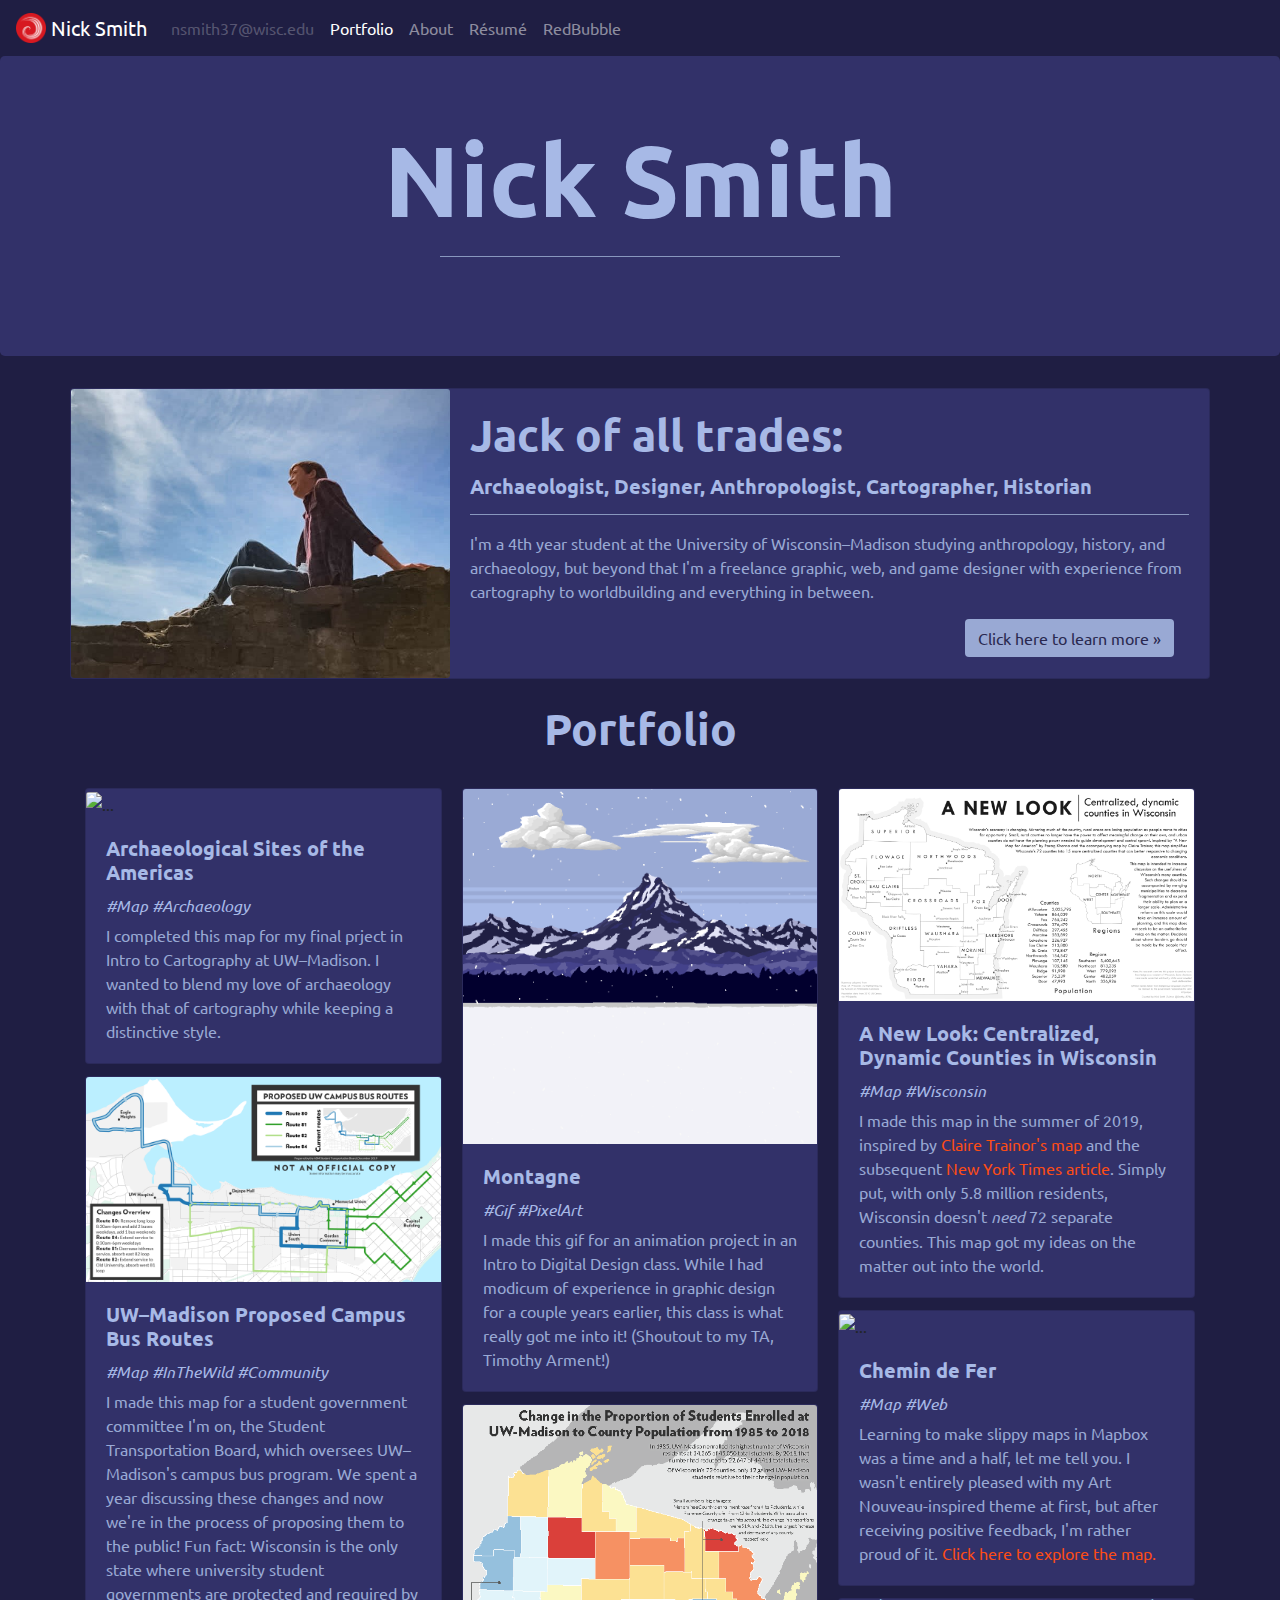
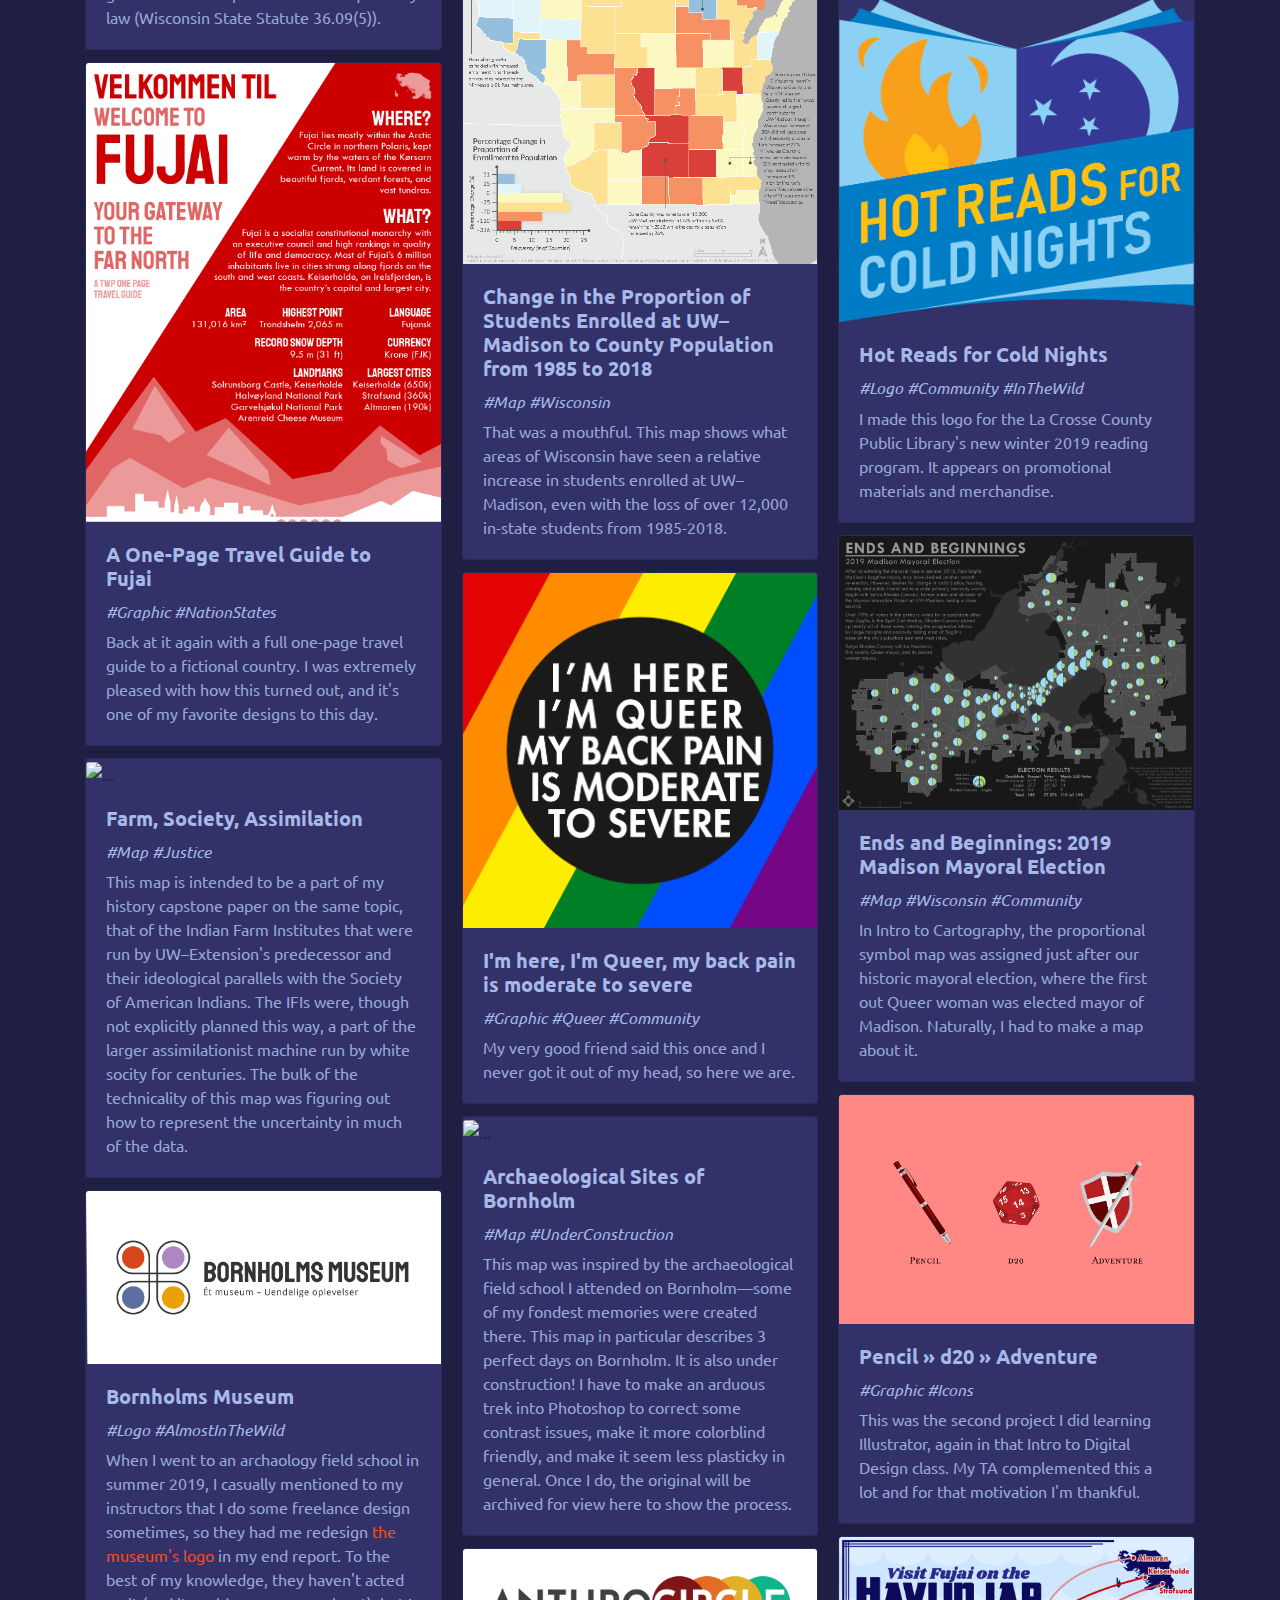
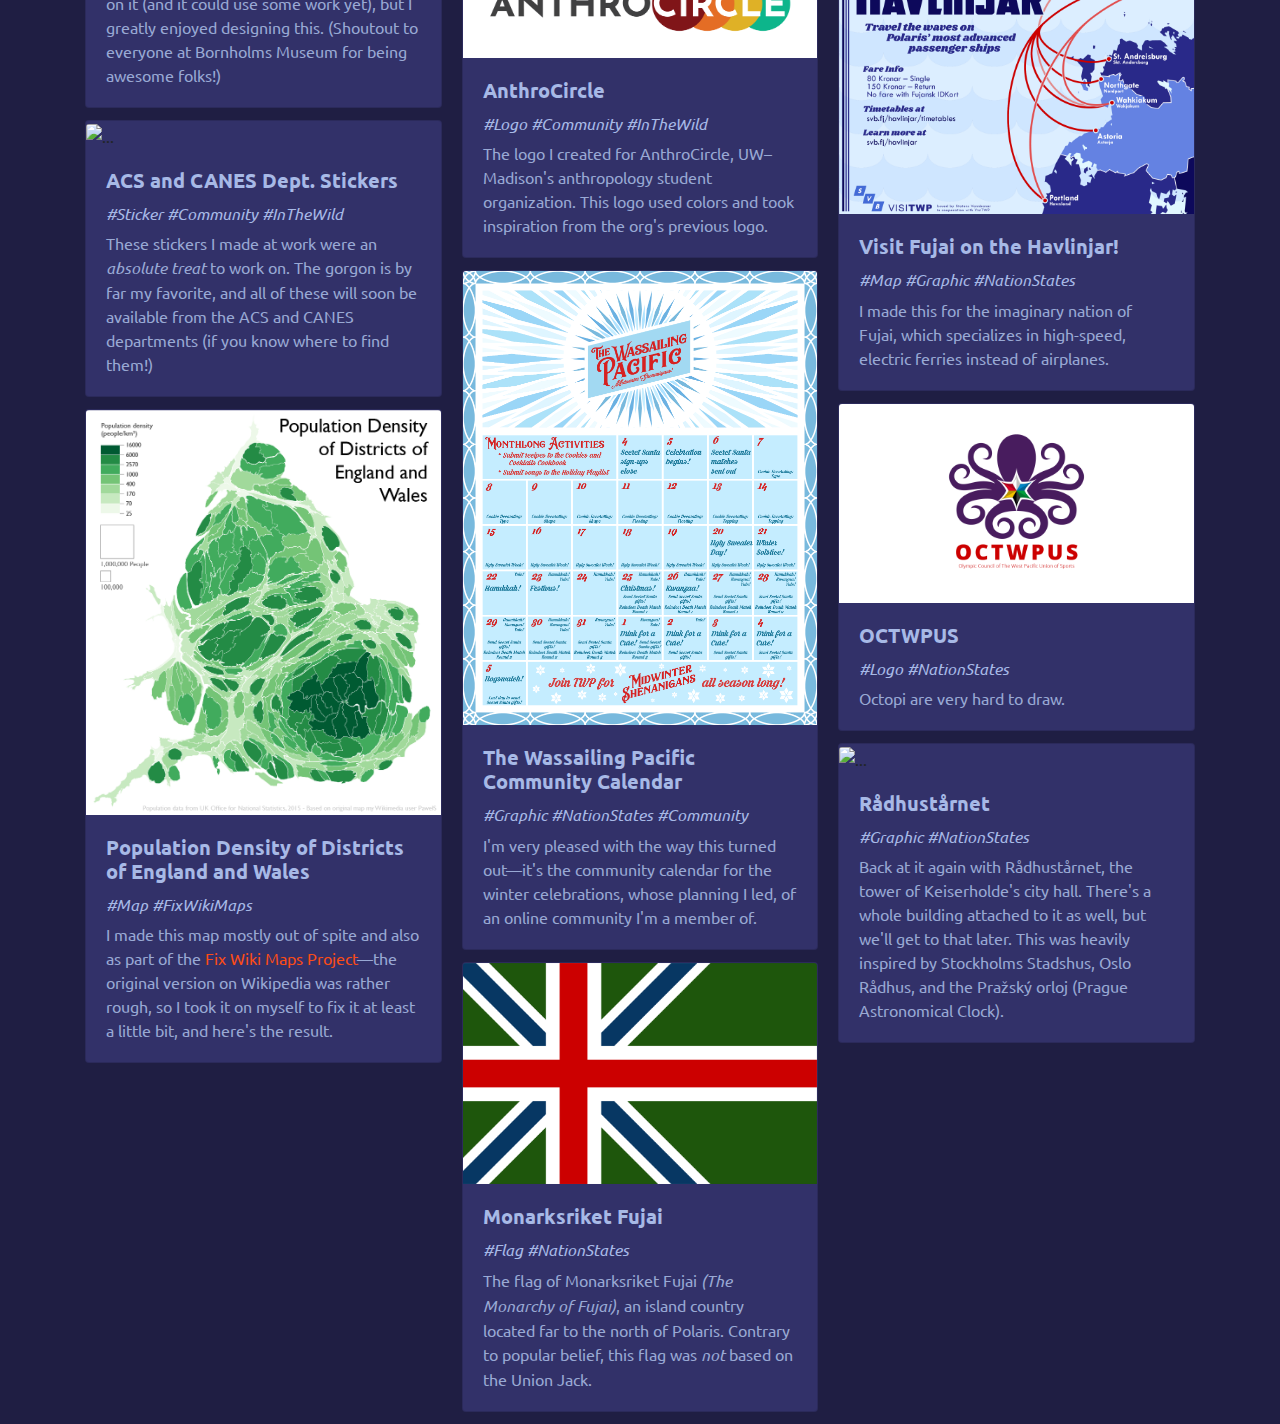
==== commit 7702c70c: "attempt 3" ====
--- a/index.html
+++ b/index.html
@@ -235,15 +235,14 @@
 							</div>
 						</div>
 						<!--card-->
-						<!--random change to try to make things work
-						<div class="card bg-card">
-				  		<img src="assets/maps/572-lab-3.png" class="card-img-top" alt="...">
+						<div class="card bg-card">
+							<img src="assets/maps/572-lab-3.PNG" class="card-img-top" alt="...">
 							<div class="card-body">
 								<h3 class="card-title">Chemin de Fer</h3>
 								<h4>#Map #Web</h4>
 								<p class="card-text">Learning to make slippy maps in Mapbox was a time and a half, let me tell you. I wasn't entirely pleased with my Art Nouveau-inspired theme at first, but after receiving positive feedback, I'm rather proud of it. <a href="https://api.mapbox.com/styles/v1/smithy876/ck2arjm2q03y01cnw5zhhs1o8.html?fresh=true&title=view&access_token=pk.eyJ1Ijoic21pdGh5ODc2IiwiYSI6ImNrMmFxcHZvcDJsZDkzY3BodXJ4cjh3Y3IifQ.aIaTuo22lHrVVRfAeqrg1w">Click here to explore the map.</a></p>
 							</div>
-						</div>-->
+						</div>
 						<!--card-->
 						<div class="card bg-card">
 				  		<img src="assets/logos/Hot-Reads-for-Cold-Nights.png" class="card-img-top" alt="...">
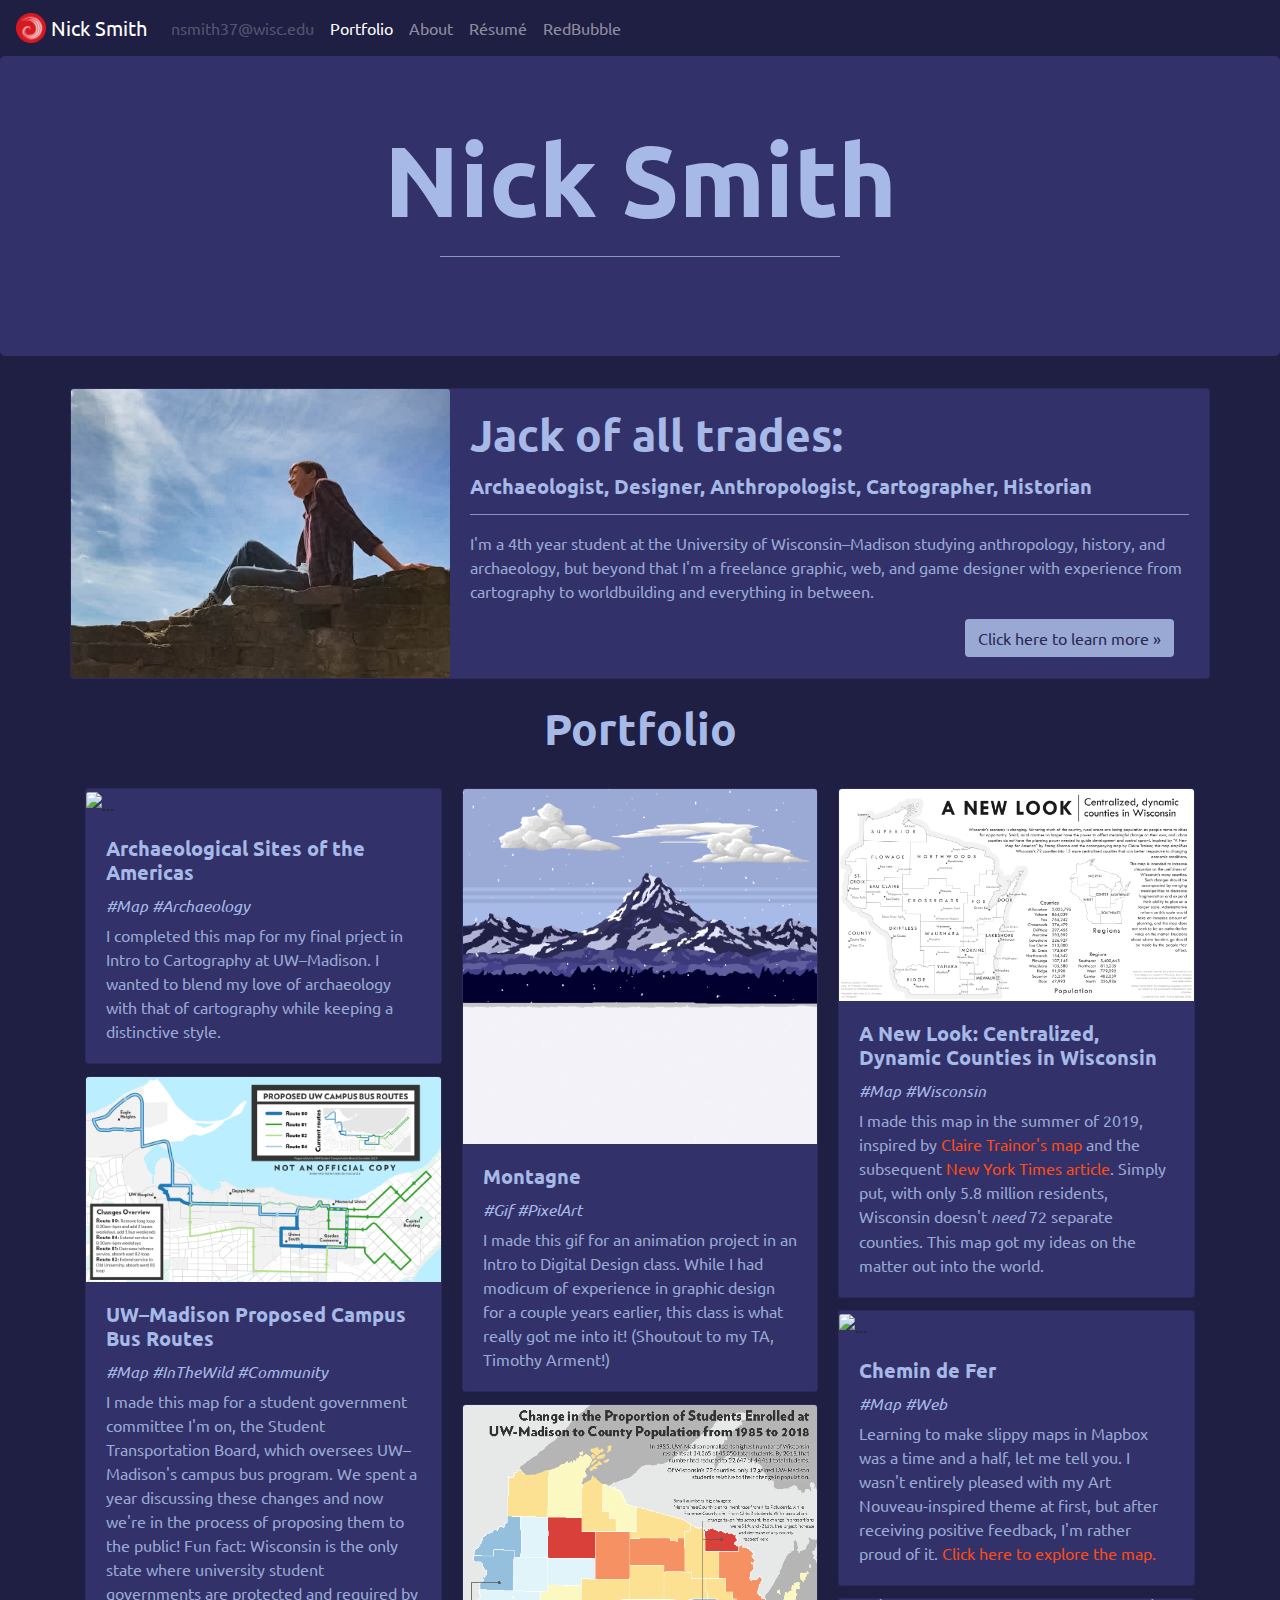
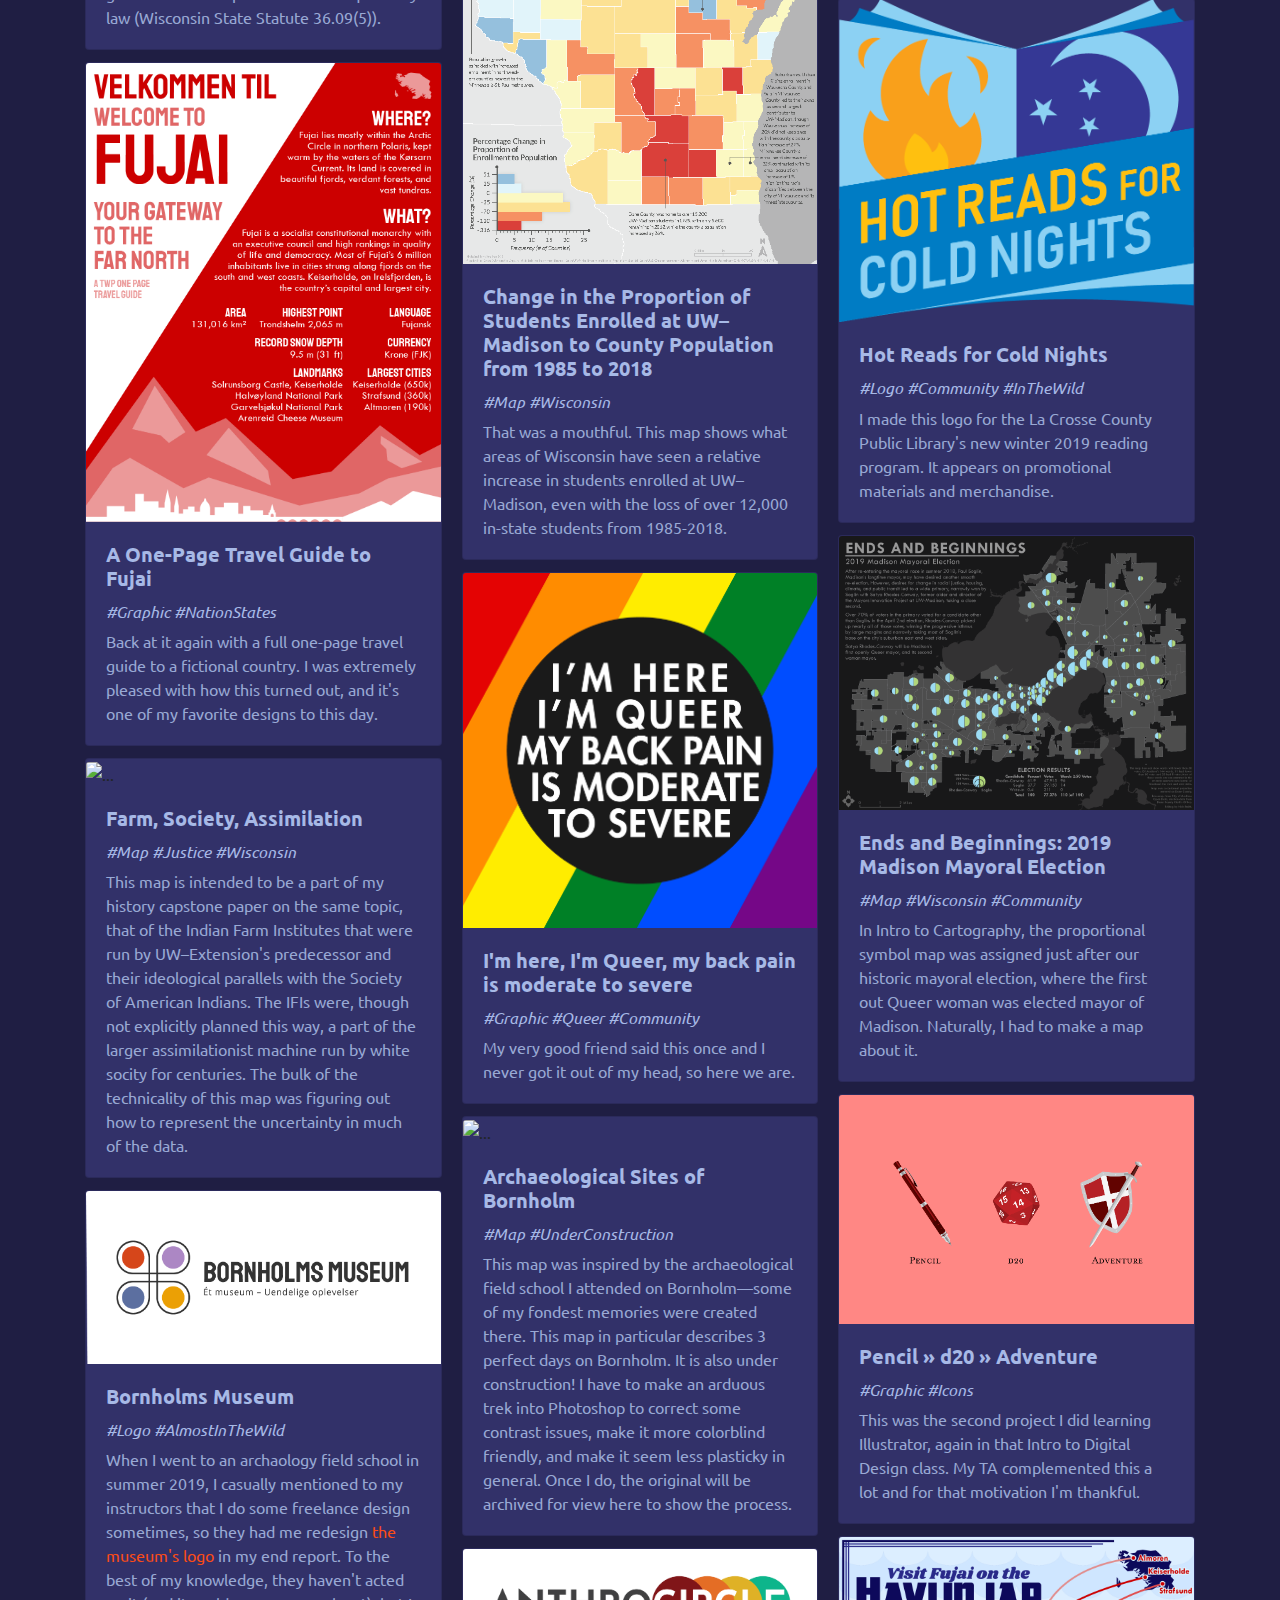
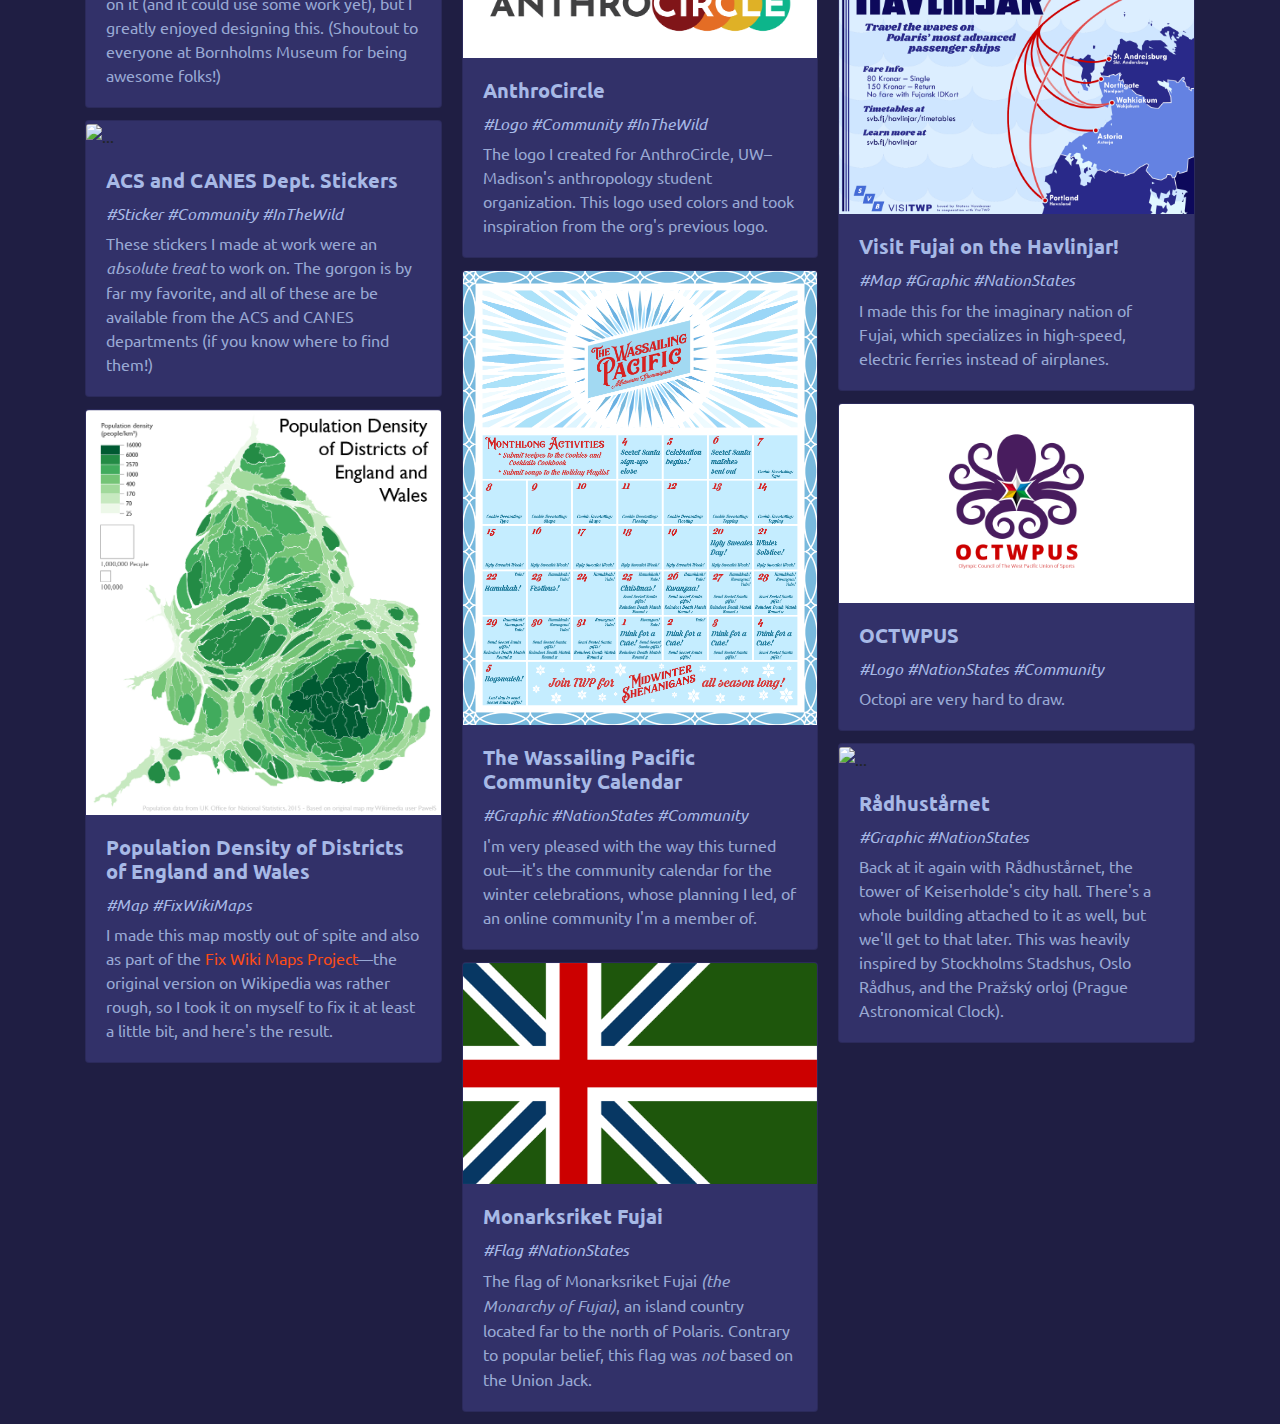
==== commit ad97512c: "pre-interview edits" ====
--- a/index.html
+++ b/index.html
@@ -131,7 +131,7 @@
 							<img src="assets/maps/FarmSocietyAssimilation-NS-2019Fall.png" class="card-img-top" alt="...">
 							<div class="card-body">
 								<h3 class="card-title">Farm, Society, Assimilation</h3>
-								<h4>#Map #Justice</h4>
+								<h4>#Map #Justice #Wisconsin</h4>
 								<p class="card-text">This map is intended to be a part of my history capstone paper on the same topic, that of the Indian Farm Institutes that were run by UW–Extension's predecessor and their ideological parallels with the Society of American Indians. The IFIs were, though not explicitly planned this way, a part of the larger assimilationist machine run by white socity for centuries. The bulk of the technicality of this map was figuring out how to represent the uncertainty in much of the data.</p>
 							</div>
 						</div>
@@ -150,7 +150,7 @@
 							<div class="card-body">
 								<h3 class="card-title">ACS and CANES Dept. Stickers</h3>
 								<h4>#Sticker #Community #InTheWild</h4>
-								<p class="card-text">These stickers I made at work were an <em>absolute treat</em> to work on. The gorgon is by far my favorite, and all of these will soon be available from the ACS and CANES departments (if you know where to find them!)</p>
+								<p class="card-text">These stickers I made at work were an <em>absolute treat</em> to work on. The gorgon is by far my favorite, and all of these are be available from the ACS and CANES departments (if you know where to find them!)</p>
 							</div>
 						</div>
 						<!--card-->
@@ -222,7 +222,7 @@
 							<div class="card-body">
 								<h3 class="card-title">Monarksriket Fujai</h3>
 								<h4>#Flag #NationStates</h4>
-								<p class="card-text">The flag of Monarksriket Fujai <i>(The Monarchy of Fujai)</i>, an island country located far to the north of Polaris. Contrary to popular belief, this flag was <em>not</em> based on the Union Jack.</p>
+								<p class="card-text">The flag of Monarksriket Fujai <i>(the Monarchy of Fujai)</i>, an island country located far to the north of Polaris. Contrary to popular belief, this flag was <em>not</em> based on the Union Jack.</p>
 							</div>
 						</div>
 						<!--card-->
@@ -284,7 +284,7 @@
 							<img src="assets/other/OCTWPUS.png" class="card-img-top" alt="...">
 							<div class="card-body">
 								<h3 class="card-title">OCTWPUS</h3>
-								<h4>#Logo #NationStates</h4>
+								<h4>#Logo #NationStates #Community</h4>
 								<p class="card-text">Octopi are very hard to draw.</p>
 							</div>
 						</div>
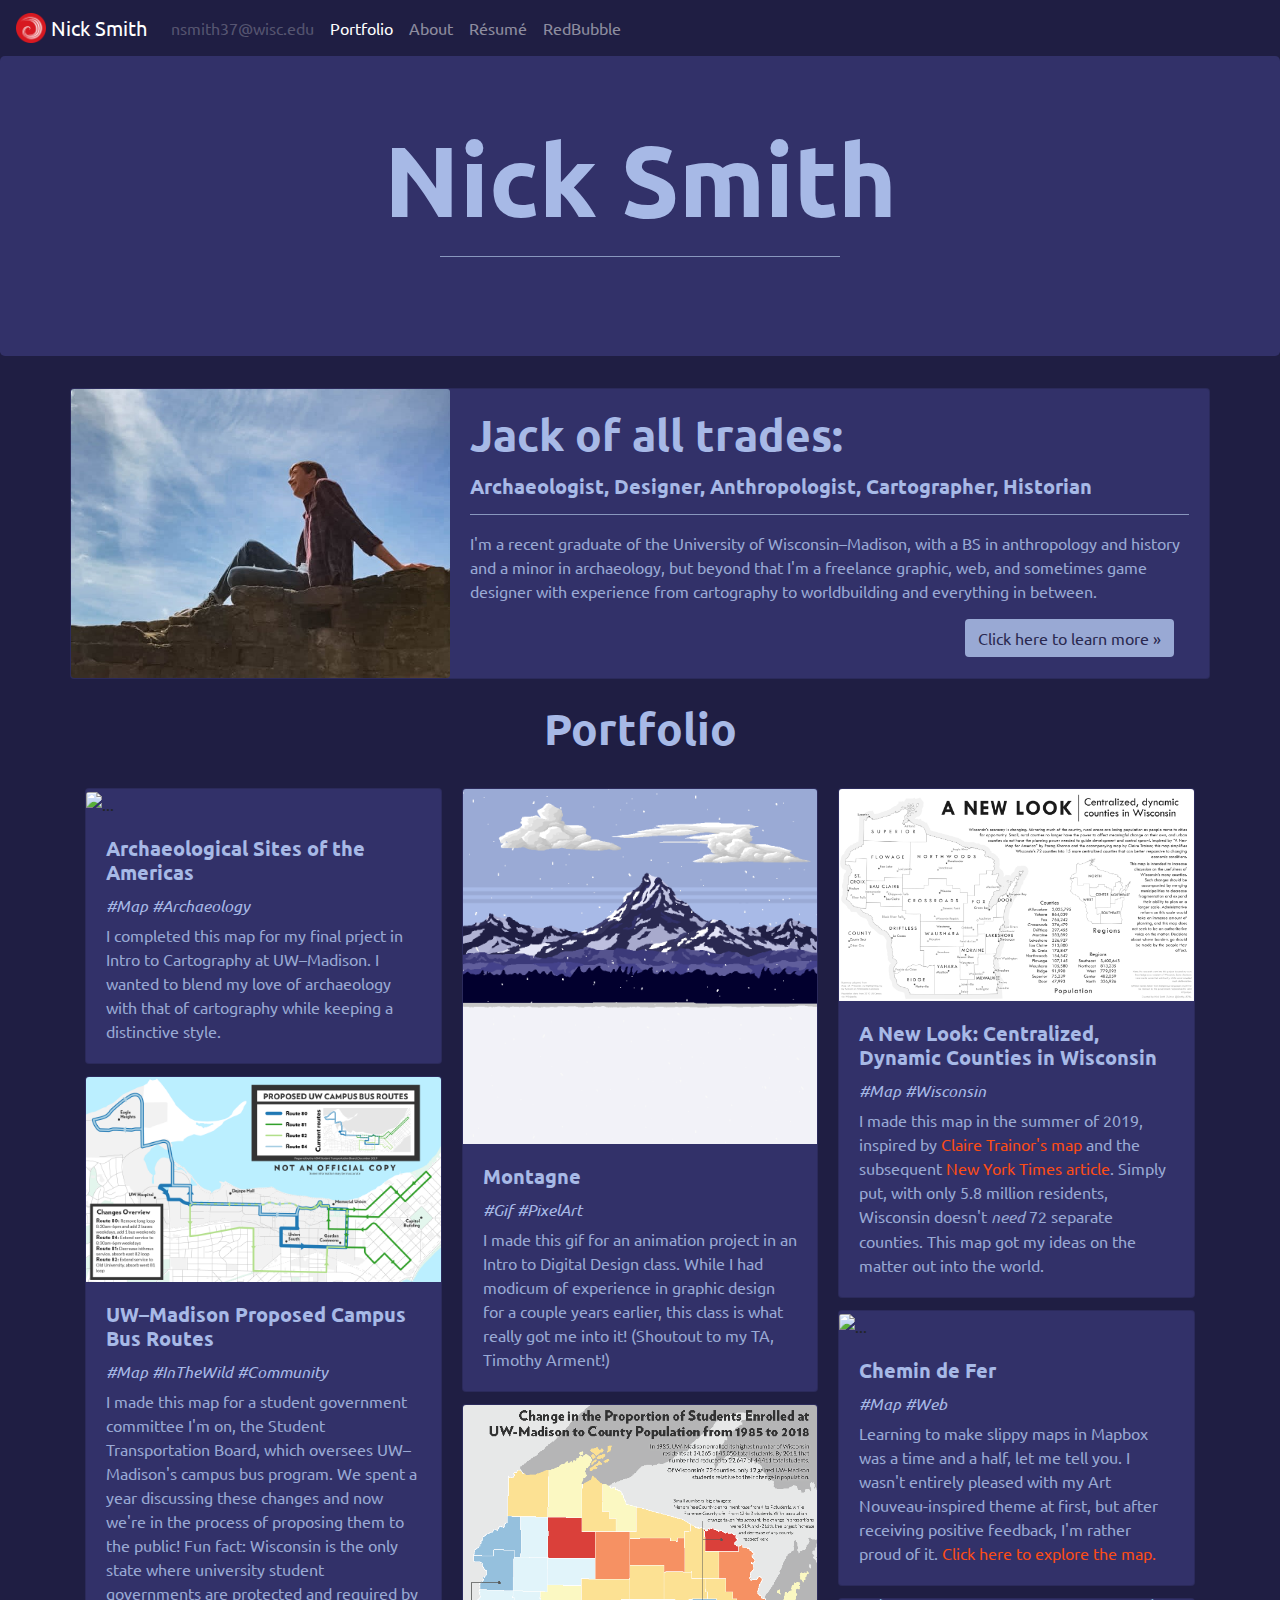
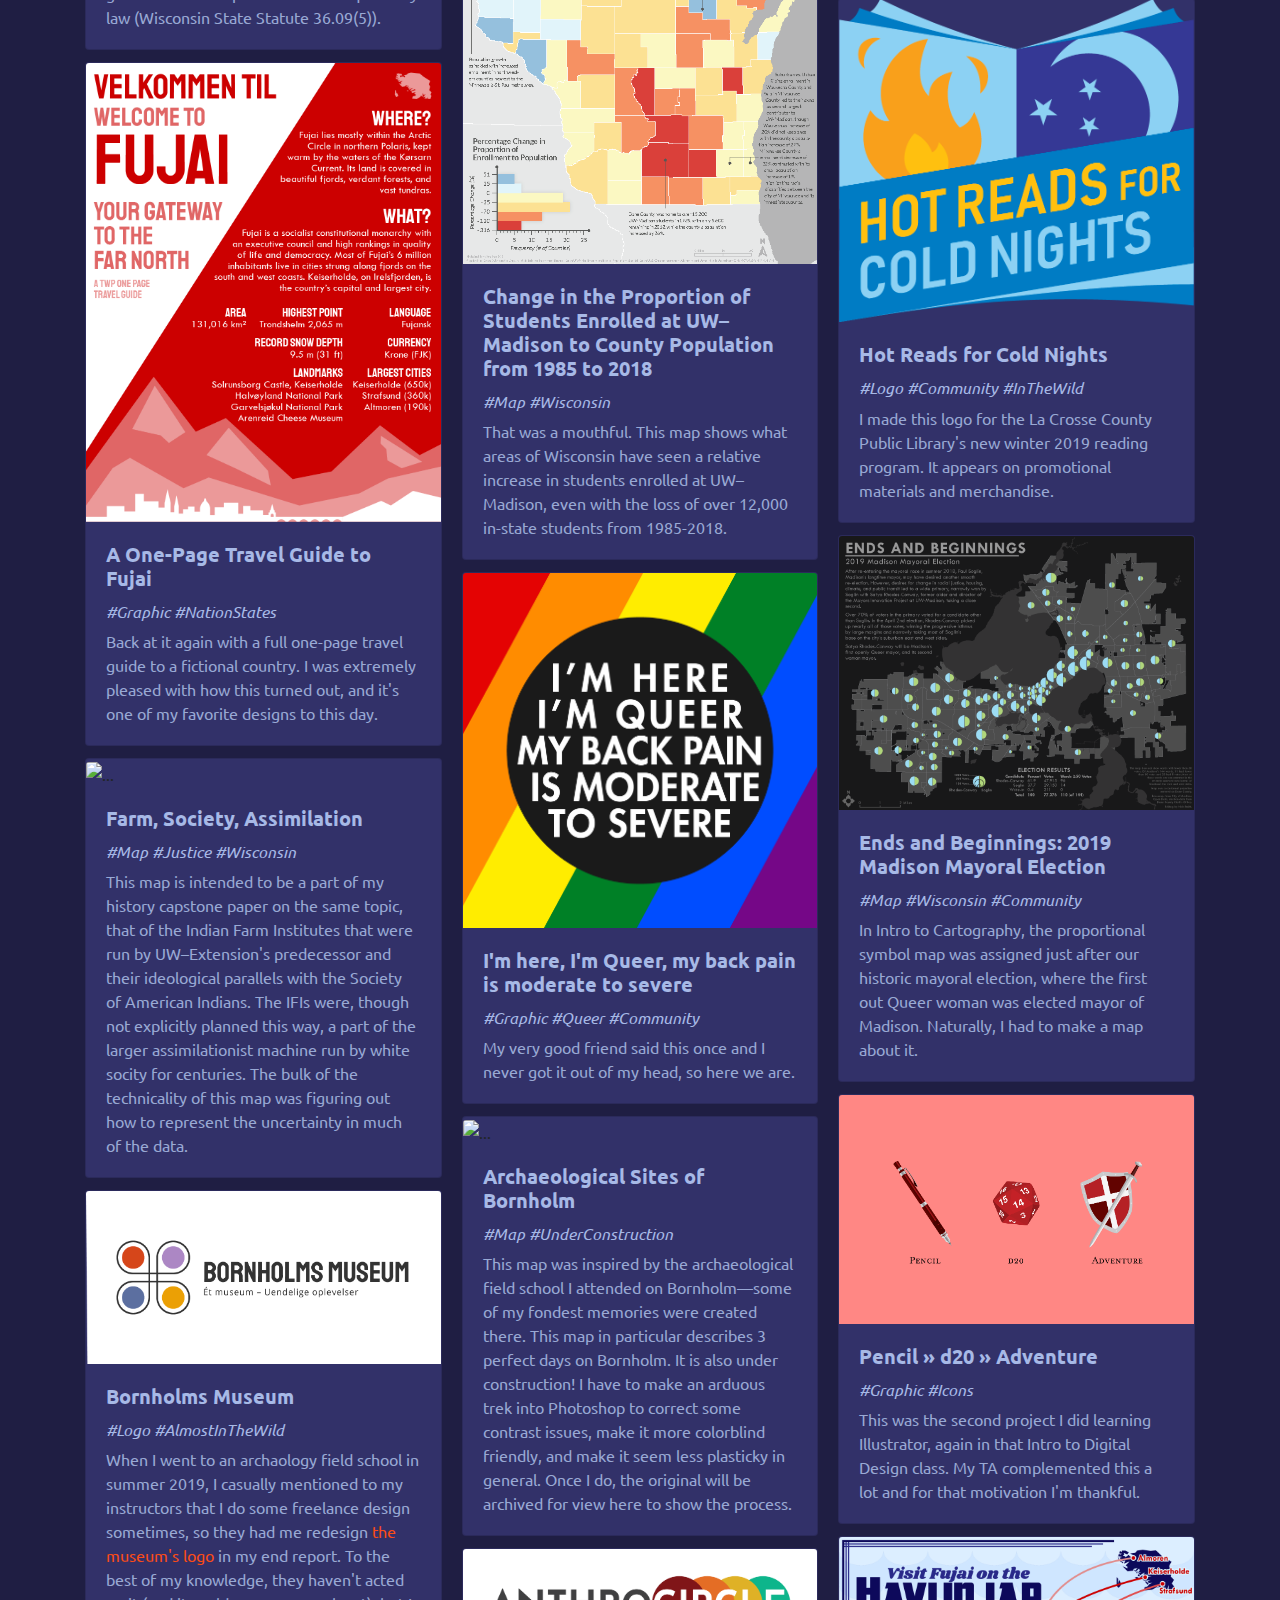
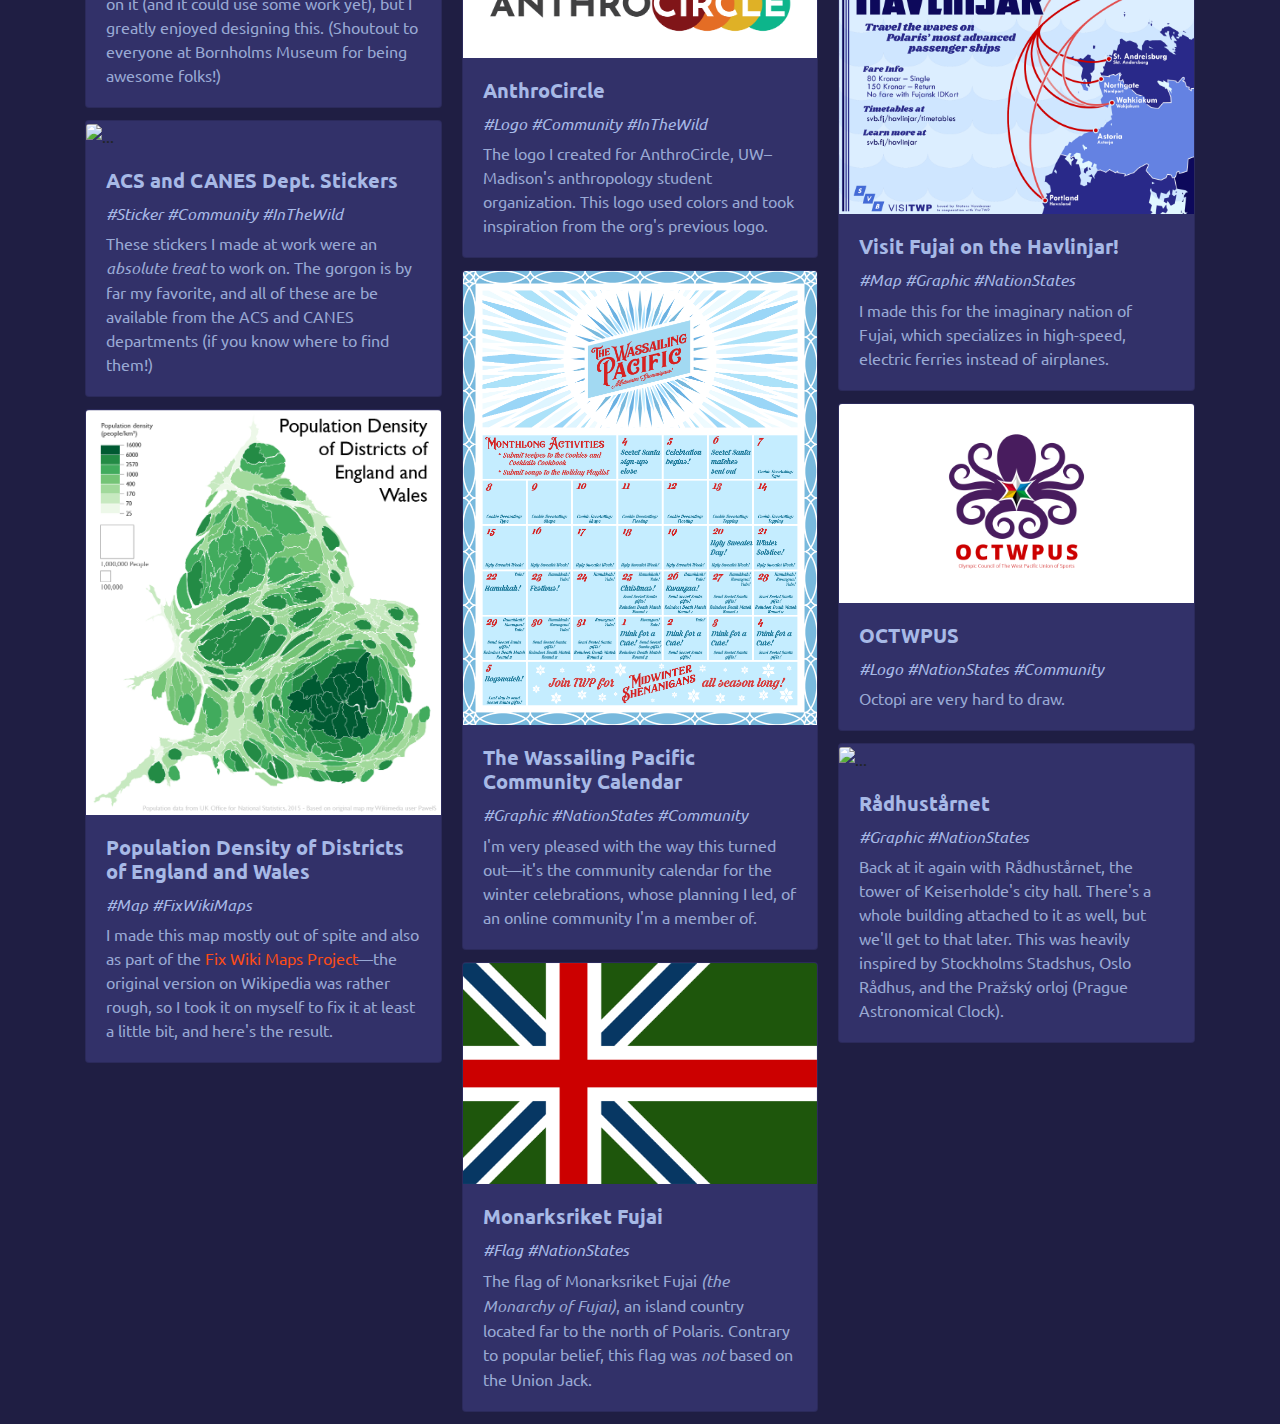
==== commit 5cc25793: "graduation update" ====
--- a/index.html
+++ b/index.html
@@ -78,7 +78,7 @@
 								<h2 class="card-title">Jack of all trades:</h2>
 								<h3>Archaeologist, Designer, Anthropologist, Cartographer, Historian</h3>
 								<hr color=#99A9D4>
-								<p class="card-text">I'm a 4th year student at the University of Wisconsin–Madison studying anthropology, history, and archaeology, but beyond that I'm a freelance graphic, web, and game designer with experience from cartography to worldbuilding and everything in between.</p>
+								<p class="card-text">I'm a recent graduate of the University of Wisconsin–Madison, with a BS in anthropology and history and a minor in archaeology, but beyond that I'm a freelance graphic, web, and sometimes game designer with experience from cartography to worldbuilding and everything in between.</p>
 								<div class="container" align="right">
 									<a href="about.html" class="btn btn-blue" style="color: #2A2951">Click here to learn more »</a>
 								</div>
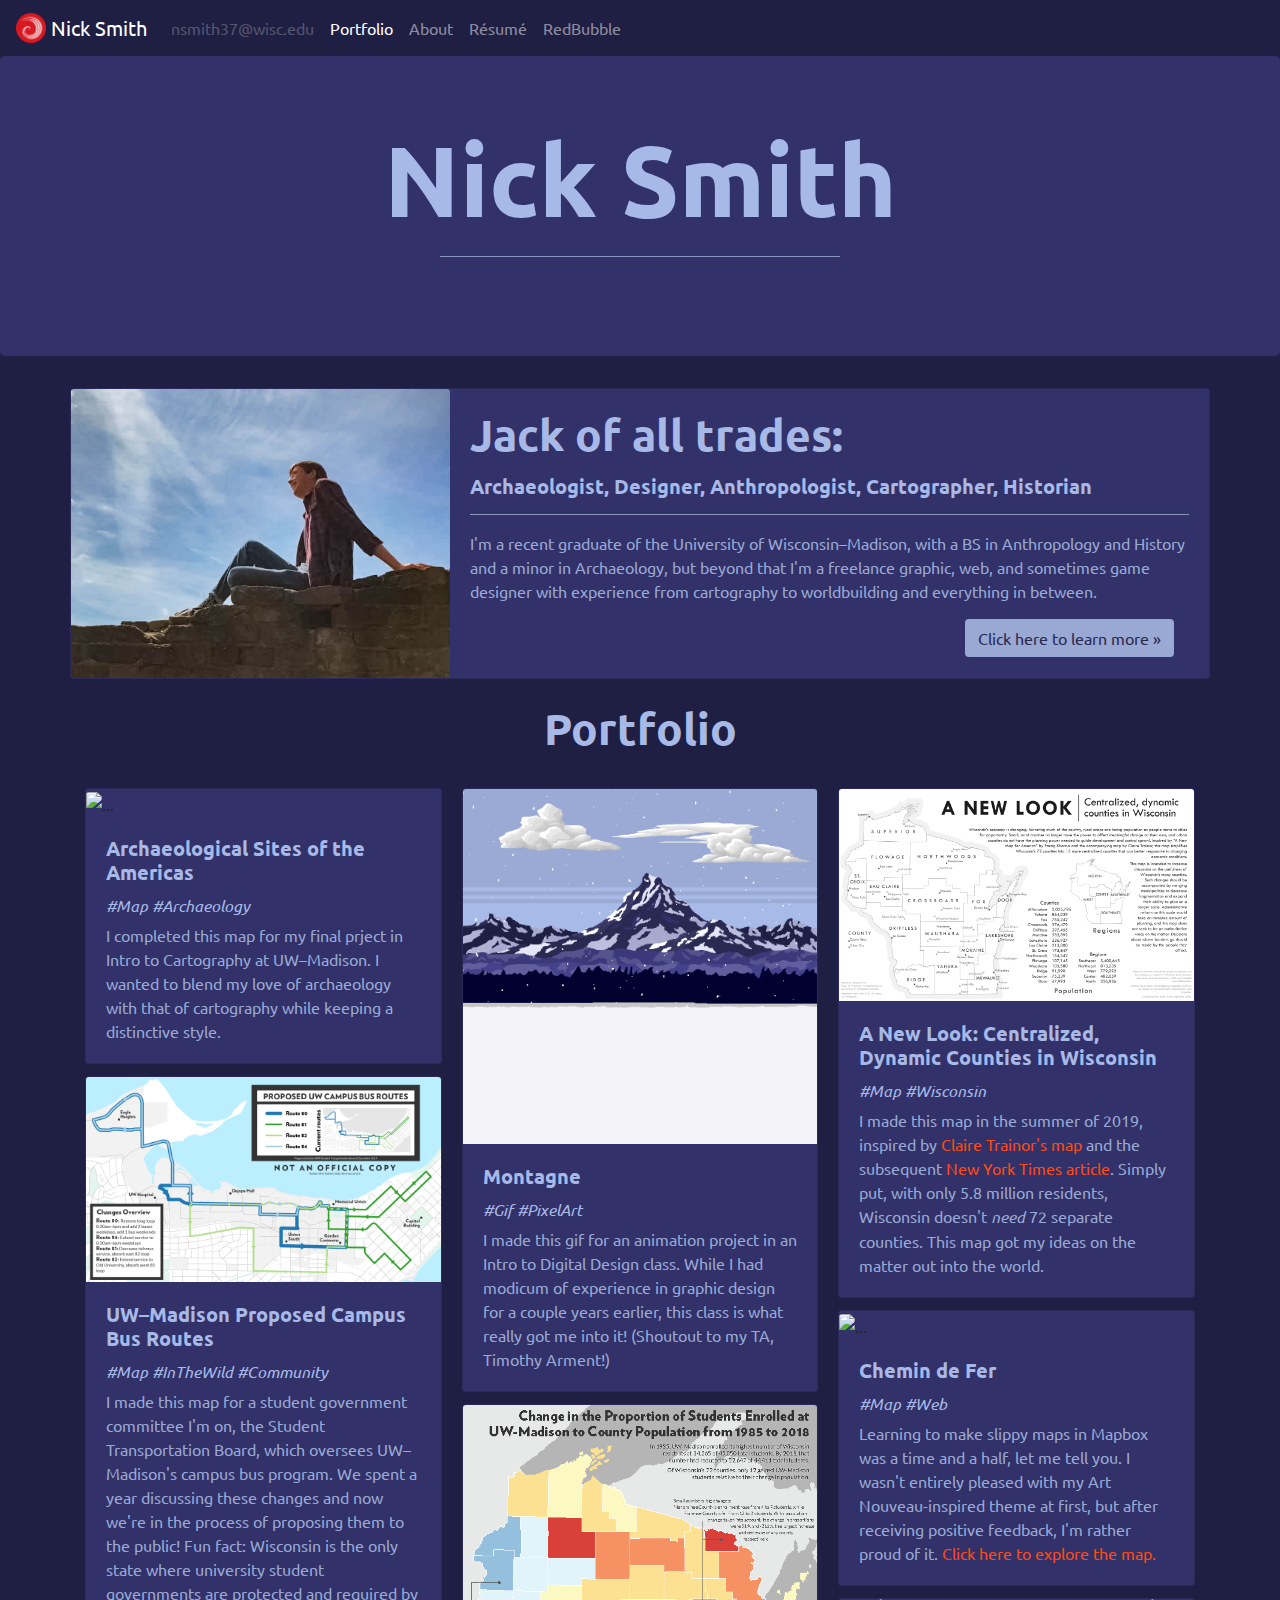
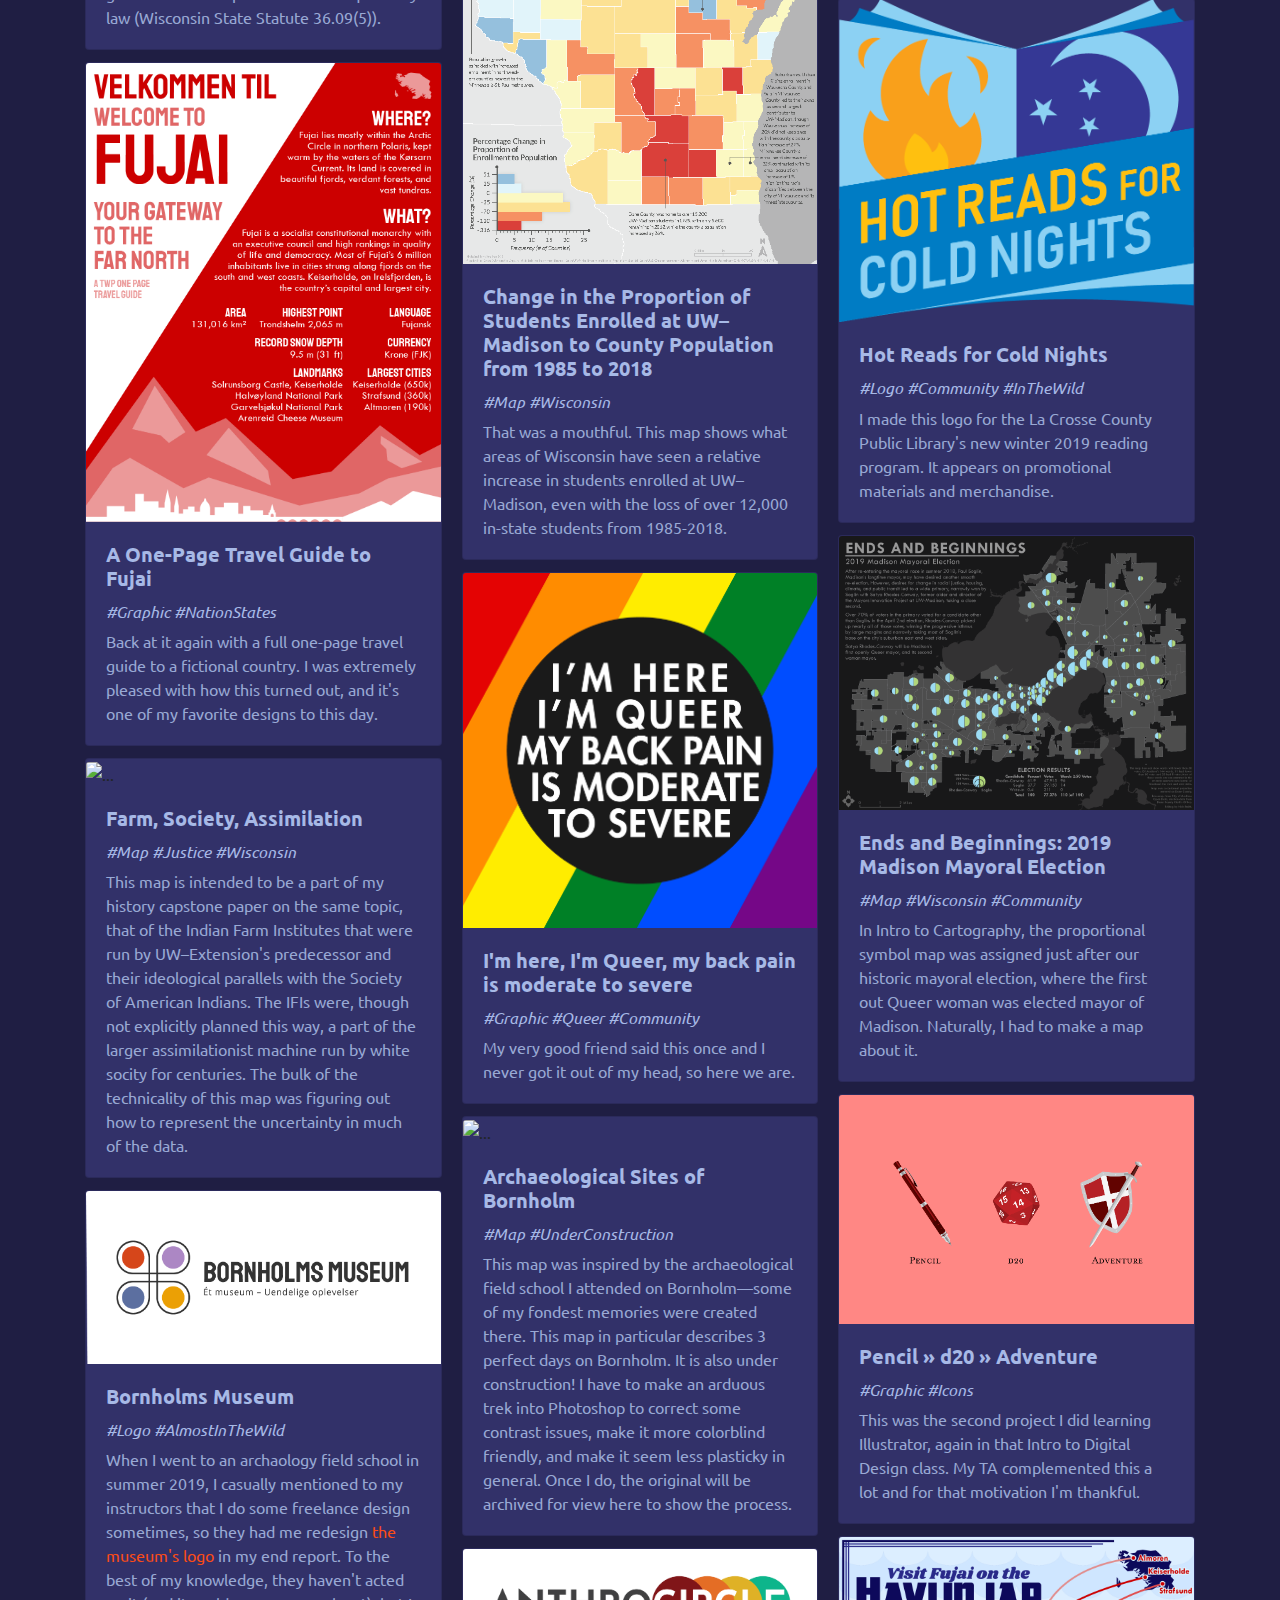
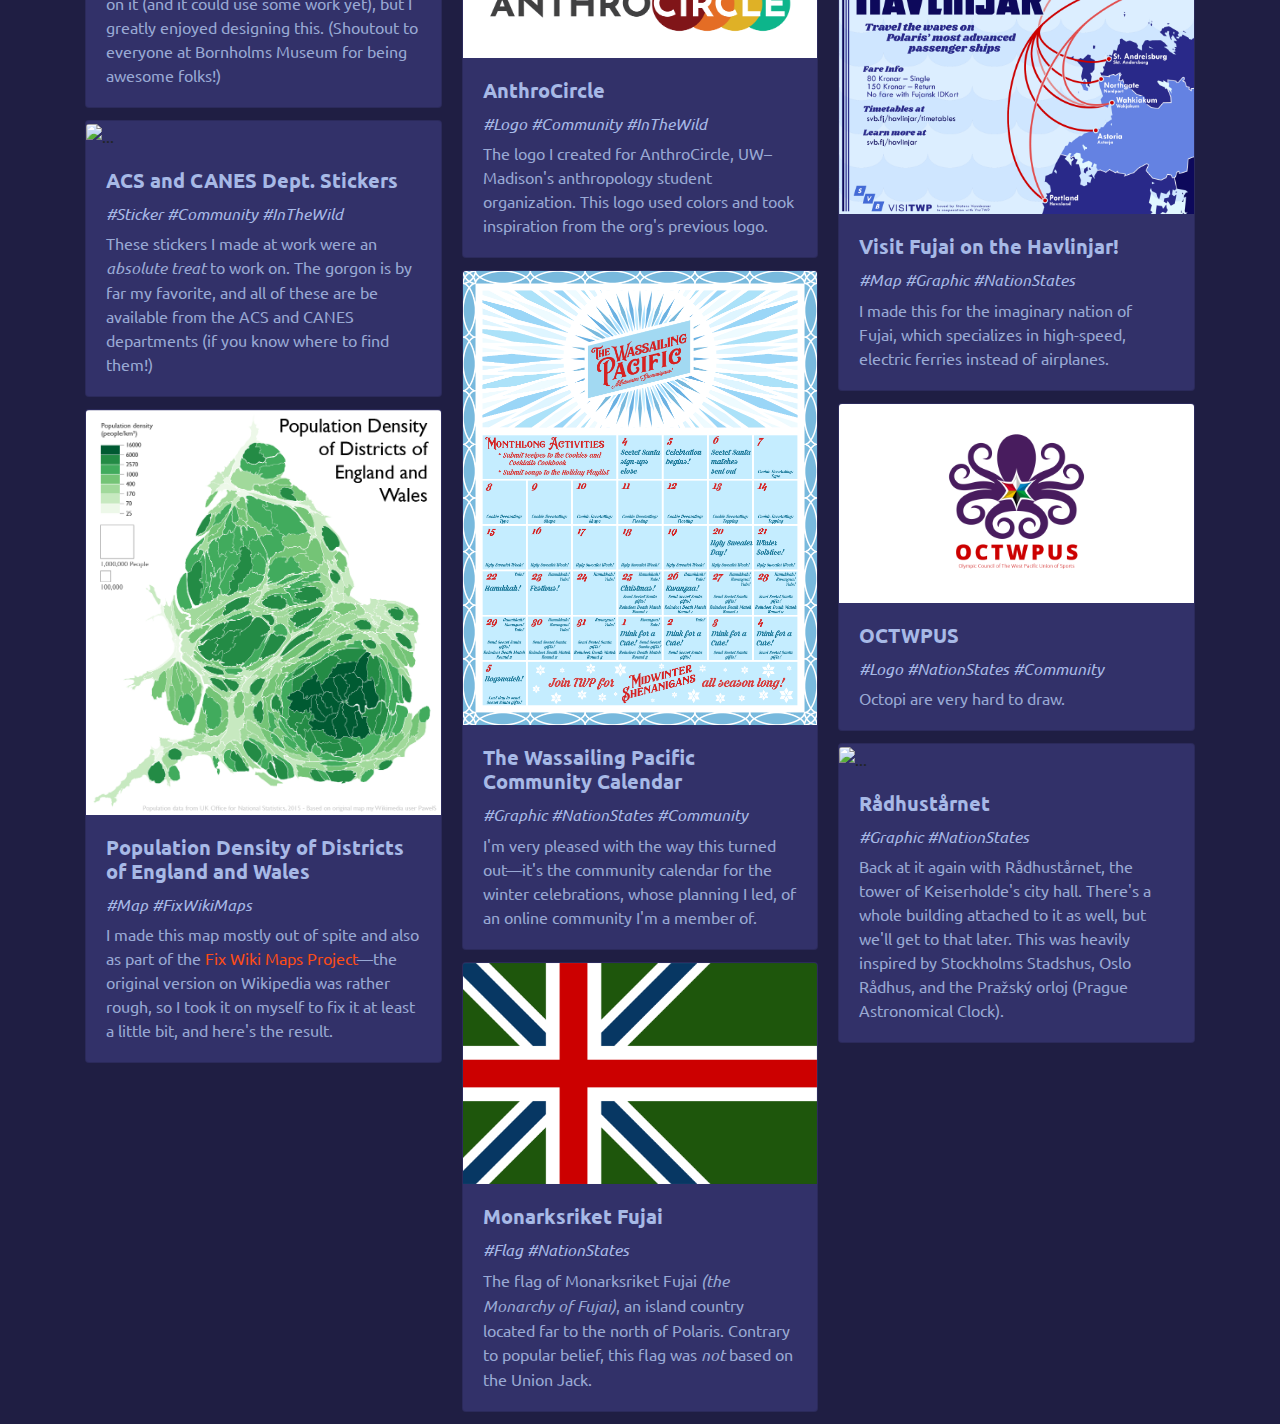
==== commit f7127b65: "Merge branch 'master' of https://github.com/Smithy876/Smithy876" ====
--- a/index.html
+++ b/index.html
@@ -1,5 +1,5 @@
 <!DOCTYPE html>
-<html lang=”en”>
+<html lang="en">
 
 <head>
 	<link rel="apple-touch-icon" sizes="180x180" href="assets/utility/Red-swirl-circle-180.png">
@@ -78,7 +78,7 @@
 								<h2 class="card-title">Jack of all trades:</h2>
 								<h3>Archaeologist, Designer, Anthropologist, Cartographer, Historian</h3>
 								<hr color=#99A9D4>
-								<p class="card-text">I'm a recent graduate of the University of Wisconsin–Madison, with a BS in anthropology and history and a minor in archaeology, but beyond that I'm a freelance graphic, web, and sometimes game designer with experience from cartography to worldbuilding and everything in between.</p>
+								<p class="card-text">I'm a recent graduate of the University of Wisconsin–Madison, with a BS in Anthropology and History and a minor in Archaeology, but beyond that I'm a freelance graphic, web, and sometimes game designer with experience from cartography to worldbuilding and everything in between.</p>
 								<div class="container" align="right">
 									<a href="about.html" class="btn btn-blue" style="color: #2A2951">Click here to learn more »</a>
 								</div>
